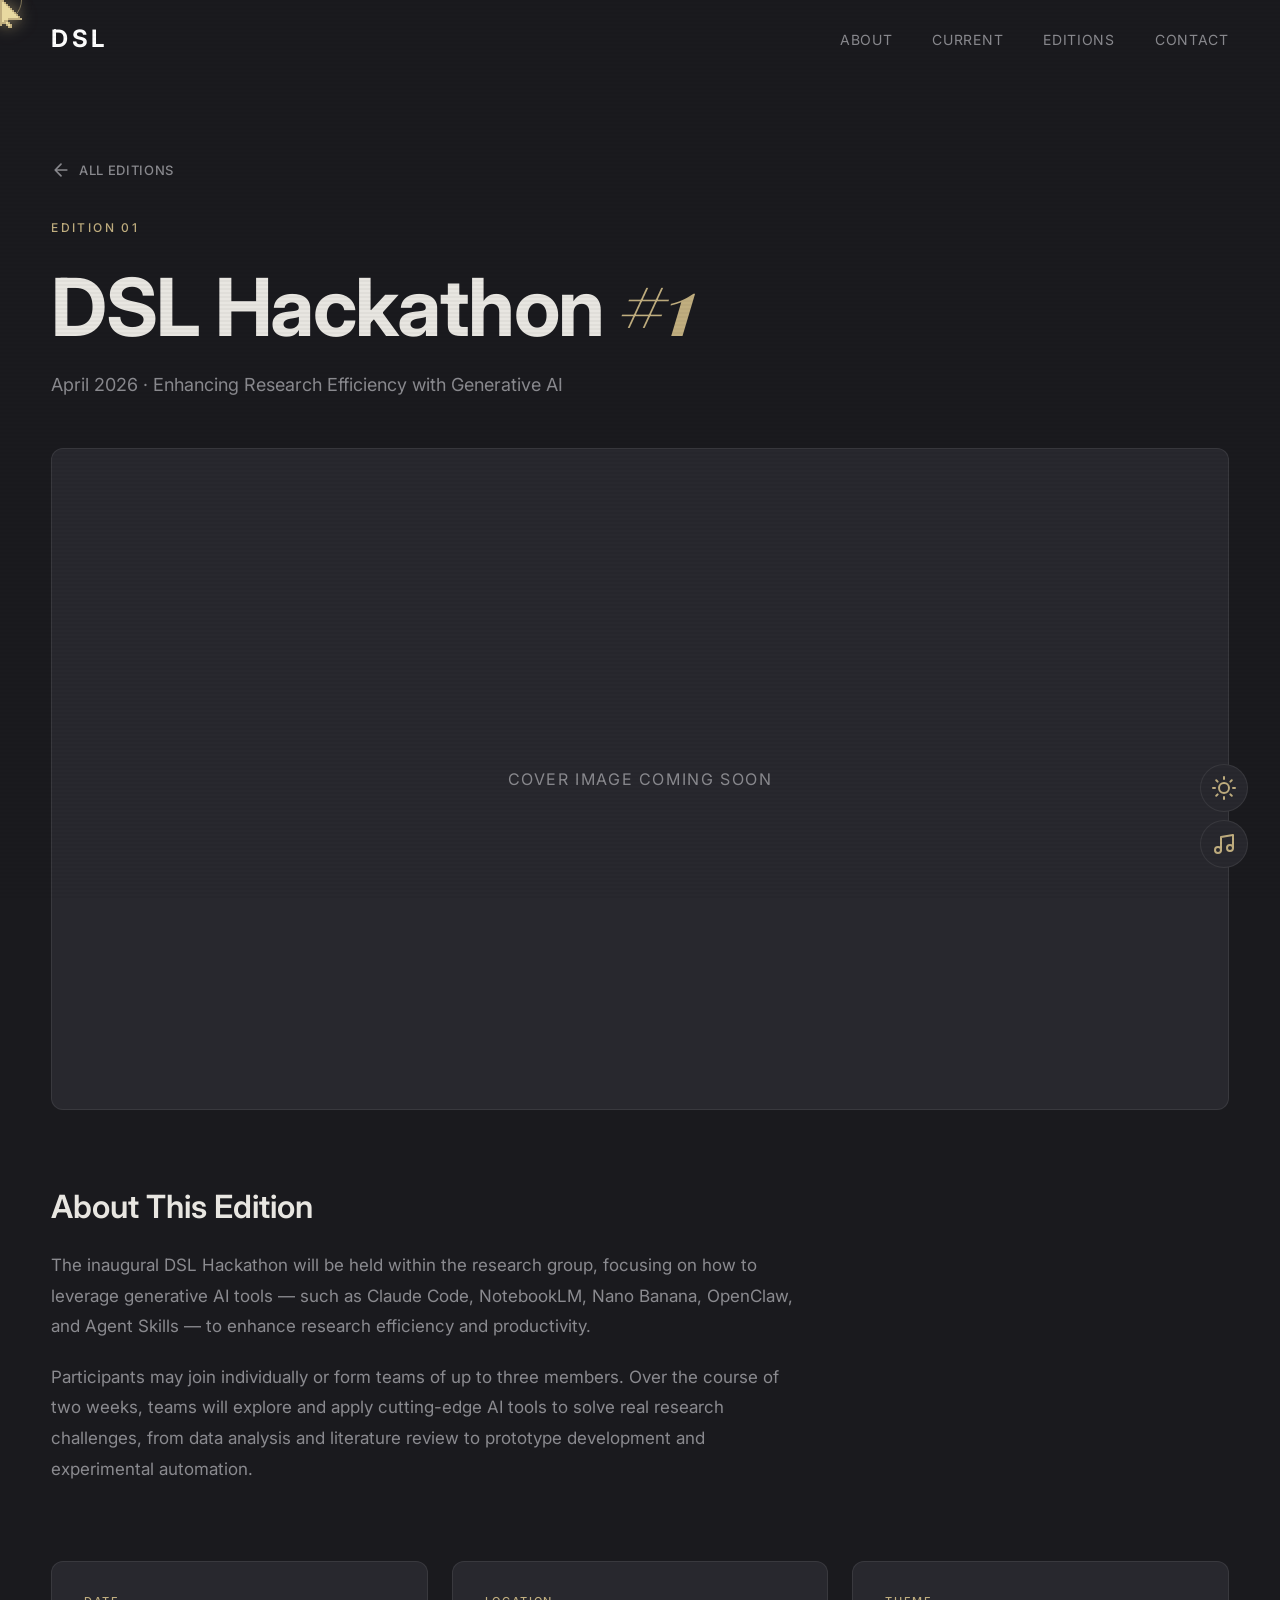
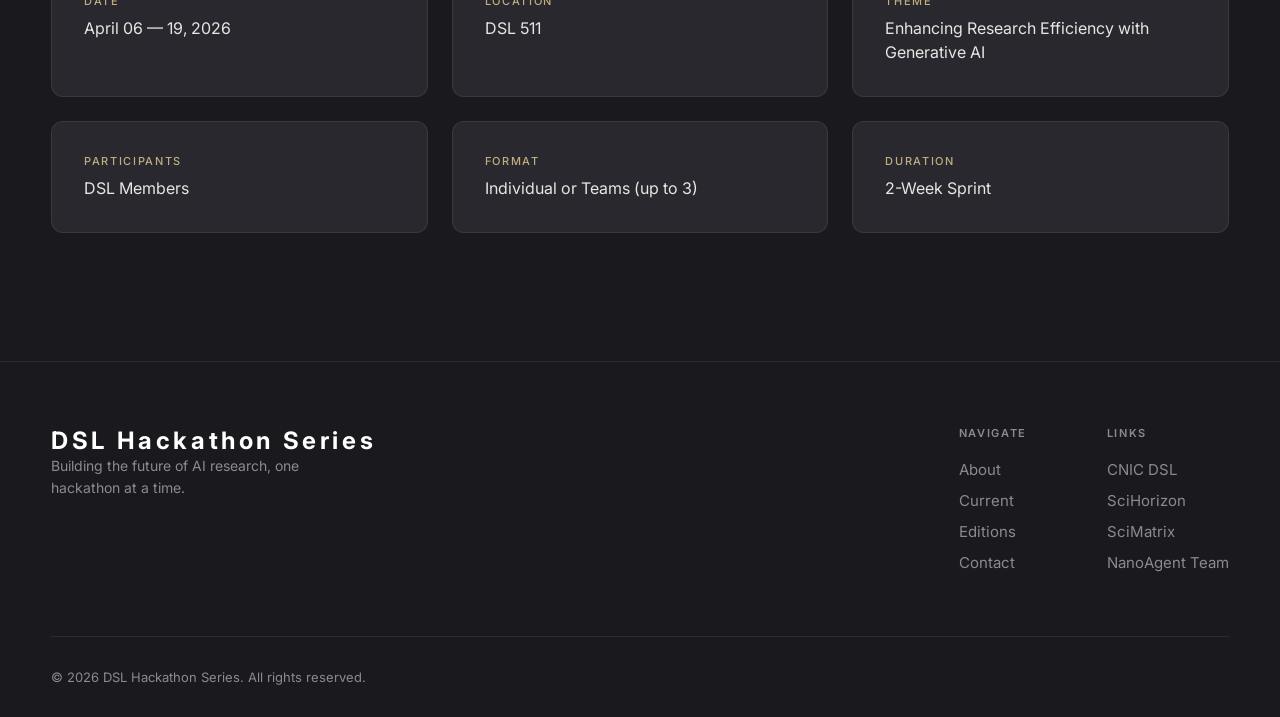
==== editions/1.html @ 63427cc4 "Add theme toggle functionality and update styles for light/dark themes" ====
<!DOCTYPE html>
<html lang="en" data-theme="dark">
<head>
  <meta charset="UTF-8">
  <meta name="viewport" content="width=device-width, initial-scale=1.0">
  <title>DSL Hackathon #1 — Generative AI for Research</title>
  <link rel="stylesheet" href="../assets/css/style.css">
  <link rel="preconnect" href="https://fonts.googleapis.com">
  <link rel="preconnect" href="https://fonts.gstatic.com" crossorigin>
  <link href="https://fonts.googleapis.com/css2?family=Inter:wght@300;400;500;600;700&family=Playfair+Display:ital,wght@0,400;0,700;1,400&display=swap" rel="stylesheet">
</head>
<body>
  <!-- Pixel Arrow Cursor -->
  <div class="cursor-pixel" id="cursorPixel">
    <svg viewBox="0 0 12 18" fill="none" xmlns="http://www.w3.org/2000/svg" shape-rendering="crispEdges">
      <rect x="1" y="0" width="1" height="1" fill="#C0AE7F"/>
      <rect x="1" y="1" width="1" height="1" fill="#C0AE7F"/>
      <rect x="2" y="1" width="1" height="1" fill="#C0AE7F"/>
      <rect x="1" y="2" width="1" height="1" fill="#C0AE7F"/>
      <rect x="2" y="2" width="1" height="1" fill="#e8d9a0"/>
      <rect x="3" y="2" width="1" height="1" fill="#C0AE7F"/>
      <rect x="1" y="3" width="1" height="1" fill="#C0AE7F"/>
      <rect x="2" y="3" width="1" height="1" fill="#e8d9a0"/>
      <rect x="3" y="3" width="1" height="1" fill="#e8d9a0"/>
      <rect x="4" y="3" width="1" height="1" fill="#C0AE7F"/>
      <rect x="1" y="4" width="1" height="1" fill="#C0AE7F"/>
      <rect x="2" y="4" width="1" height="1" fill="#e8d9a0"/>
      <rect x="3" y="4" width="1" height="1" fill="#e8d9a0"/>
      <rect x="4" y="4" width="1" height="1" fill="#e8d9a0"/>
      <rect x="5" y="4" width="1" height="1" fill="#C0AE7F"/>
      <rect x="1" y="5" width="1" height="1" fill="#C0AE7F"/>
      <rect x="2" y="5" width="1" height="1" fill="#e8d9a0"/>
      <rect x="3" y="5" width="1" height="1" fill="#e8d9a0"/>
      <rect x="4" y="5" width="1" height="1" fill="#e8d9a0"/>
      <rect x="5" y="5" width="1" height="1" fill="#e8d9a0"/>
      <rect x="6" y="5" width="1" height="1" fill="#C0AE7F"/>
      <rect x="1" y="6" width="1" height="1" fill="#C0AE7F"/>
      <rect x="2" y="6" width="1" height="1" fill="#e8d9a0"/>
      <rect x="3" y="6" width="1" height="1" fill="#e8d9a0"/>
      <rect x="4" y="6" width="1" height="1" fill="#e8d9a0"/>
      <rect x="5" y="6" width="1" height="1" fill="#e8d9a0"/>
      <rect x="6" y="6" width="1" height="1" fill="#e8d9a0"/>
      <rect x="7" y="6" width="1" height="1" fill="#C0AE7F"/>
      <rect x="1" y="7" width="1" height="1" fill="#C0AE7F"/>
      <rect x="2" y="7" width="1" height="1" fill="#e8d9a0"/>
      <rect x="3" y="7" width="1" height="1" fill="#e8d9a0"/>
      <rect x="4" y="7" width="1" height="1" fill="#e8d9a0"/>
      <rect x="5" y="7" width="1" height="1" fill="#e8d9a0"/>
      <rect x="6" y="7" width="1" height="1" fill="#e8d9a0"/>
      <rect x="7" y="7" width="1" height="1" fill="#e8d9a0"/>
      <rect x="8" y="7" width="1" height="1" fill="#C0AE7F"/>
      <rect x="1" y="8" width="1" height="1" fill="#C0AE7F"/>
      <rect x="2" y="8" width="1" height="1" fill="#e8d9a0"/>
      <rect x="3" y="8" width="1" height="1" fill="#e8d9a0"/>
      <rect x="4" y="8" width="1" height="1" fill="#e8d9a0"/>
      <rect x="5" y="8" width="1" height="1" fill="#e8d9a0"/>
      <rect x="6" y="8" width="1" height="1" fill="#e8d9a0"/>
      <rect x="7" y="8" width="1" height="1" fill="#e8d9a0"/>
      <rect x="8" y="8" width="1" height="1" fill="#e8d9a0"/>
      <rect x="9" y="8" width="1" height="1" fill="#C0AE7F"/>
      <rect x="1" y="9" width="1" height="1" fill="#C0AE7F"/>
      <rect x="2" y="9" width="1" height="1" fill="#e8d9a0"/>
      <rect x="3" y="9" width="1" height="1" fill="#e8d9a0"/>
      <rect x="4" y="9" width="1" height="1" fill="#e8d9a0"/>
      <rect x="5" y="9" width="1" height="1" fill="#e8d9a0"/>
      <rect x="6" y="9" width="1" height="1" fill="#e8d9a0"/>
      <rect x="7" y="9" width="1" height="1" fill="#e8d9a0"/>
      <rect x="8" y="9" width="1" height="1" fill="#e8d9a0"/>
      <rect x="9" y="9" width="1" height="1" fill="#e8d9a0"/>
      <rect x="10" y="9" width="1" height="1" fill="#C0AE7F"/>
      <rect x="1" y="10" width="1" height="1" fill="#C0AE7F"/>
      <rect x="2" y="10" width="1" height="1" fill="#e8d9a0"/>
      <rect x="3" y="10" width="1" height="1" fill="#e8d9a0"/>
      <rect x="4" y="10" width="1" height="1" fill="#e8d9a0"/>
      <rect x="5" y="10" width="1" height="1" fill="#C0AE7F"/>
      <rect x="6" y="10" width="1" height="1" fill="#C0AE7F"/>
      <rect x="7" y="10" width="1" height="1" fill="#C0AE7F"/>
      <rect x="8" y="10" width="1" height="1" fill="#C0AE7F"/>
      <rect x="9" y="10" width="1" height="1" fill="#C0AE7F"/>
      <rect x="10" y="10" width="1" height="1" fill="#C0AE7F"/>
      <rect x="11" y="10" width="1" height="1" fill="#C0AE7F"/>
      <rect x="1" y="11" width="1" height="1" fill="#C0AE7F"/>
      <rect x="2" y="11" width="1" height="1" fill="#e8d9a0"/>
      <rect x="3" y="11" width="1" height="1" fill="#C0AE7F"/>
      <rect x="4" y="11" width="1" height="1" fill="#C0AE7F"/>
      <rect x="1" y="12" width="1" height="1" fill="#C0AE7F"/>
      <rect x="2" y="12" width="1" height="1" fill="#C0AE7F"/>
      <rect x="3" y="12" width="1" height="1" fill="#C0AE7F"/>
      <rect x="4" y="12" width="1" height="1" fill="#e8d9a0"/>
      <rect x="5" y="12" width="1" height="1" fill="#C0AE7F"/>
      <rect x="1" y="13" width="1" height="1" fill="#C0AE7F"/>
      <rect x="4" y="13" width="1" height="1" fill="#C0AE7F"/>
      <rect x="5" y="13" width="1" height="1" fill="#e8d9a0"/>
      <rect x="6" y="13" width="1" height="1" fill="#C0AE7F"/>
      <rect x="5" y="14" width="1" height="1" fill="#C0AE7F"/>
      <rect x="6" y="14" width="1" height="1" fill="#C0AE7F"/>
    </svg>
  </div>

  <!-- Cursor Ring + Trail -->
  <div class="cursor-follower" id="cursorFollower"></div>
  <div id="cursorTrailContainer"></div>

  <!-- Header -->
  <header class="header" id="header">
    <nav class="nav">
      <a href="../index.html" class="nav__logo">
        <span class="nav__logo-text">DSL</span>
      </a>
      <ul class="nav__links">
        <li><a href="../index.html#about" class="nav__link">About</a></li>
        <li><a href="../index.html#current" class="nav__link">Current</a></li>
        <li><a href="../index.html#editions" class="nav__link">Editions</a></li>
        <li><a href="../index.html#contact" class="nav__link">Contact</a></li>
      </ul>
      <button class="nav__menu-btn" id="menuBtn">
        <span></span>
        <span></span>
      </button>
    </nav>
  </header>

  <!-- Mobile Menu -->
  <div class="mobile-menu" id="mobileMenu">
    <ul class="mobile-menu__links">
      <li><a href="../index.html#about" class="mobile-menu__link">About</a></li>
      <li><a href="../index.html#current" class="mobile-menu__link">Current</a></li>
      <li><a href="../index.html#editions" class="mobile-menu__link">Editions</a></li>
      <li><a href="../index.html#contact" class="mobile-menu__link">Contact</a></li>
    </ul>
  </div>

  <!-- Edition Detail -->
  <main class="edition-detail">
    <!-- Hero Banner -->
    <section class="edition-detail__hero">
      <div class="container">
        <a href="../index.html#editions" class="edition-detail__back reveal-up">
          <svg width="20" height="20" viewBox="0 0 24 24" fill="none">
            <path d="M19 12H5M5 12L12 19M5 12L12 5" stroke="currentColor" stroke-width="2" stroke-linecap="round" stroke-linejoin="round"/>
          </svg>
          <span>All Editions</span>
        </a>
        <div class="edition-detail__label reveal-up" style="--delay: 0.1s">Edition 01</div>
        <h1 class="edition-detail__title reveal-up" style="--delay: 0.2s">
          DSL Hackathon <span class="text-gold">#1</span>
        </h1>
        <p class="edition-detail__subtitle reveal-up" style="--delay: 0.3s">
          April 2026 · Enhancing Research Efficiency with Generative AI
        </p>
      </div>
    </section>

    <!-- Cover Image -->
    <section class="edition-detail__cover">
      <div class="container">
        <div class="edition-detail__image-placeholder reveal-up" style="--delay: 0.4s">
          <span>Cover Image Coming Soon</span>
        </div>
      </div>
    </section>

    <!-- Introduction -->
    <section class="edition-detail__content">
      <div class="container">
        <div class="edition-detail__intro reveal-up" style="--delay: 0.1s">
          <h2 class="edition-detail__section-title">About This Edition</h2>
          <p>
            The inaugural DSL Hackathon will be held within the research group, focusing on how to leverage generative AI tools — such as Claude Code, NotebookLM, Nano Banana, OpenClaw, and Agent Skills — to enhance research efficiency and productivity.
          </p>
          <p>
            Participants may join individually or form teams of up to three members. Over the course of two weeks, teams will explore and apply cutting-edge AI tools to solve real research challenges, from data analysis and literature review to prototype development and experimental automation.
          </p>
        </div>

        <!-- Details Grid -->
        <div class="edition-detail__info-grid reveal-up" style="--delay: 0.2s">
          <div class="edition-detail__info-card">
            <span class="edition-detail__info-label">Date</span>
            <span class="edition-detail__info-value">April 06 — 19, 2026</span>
          </div>
          <div class="edition-detail__info-card">
            <span class="edition-detail__info-label">Location</span>
            <span class="edition-detail__info-value">DSL 511</span>
          </div>
          <div class="edition-detail__info-card">
            <span class="edition-detail__info-label">Theme</span>
            <span class="edition-detail__info-value">Enhancing Research Efficiency with Generative AI</span>
          </div>
          <div class="edition-detail__info-card">
            <span class="edition-detail__info-label">Participants</span>
            <span class="edition-detail__info-value">DSL Members</span>
          </div>
          <div class="edition-detail__info-card">
            <span class="edition-detail__info-label">Format</span>
            <span class="edition-detail__info-value">Individual or Teams (up to 3)</span>
          </div>
          <div class="edition-detail__info-card">
            <span class="edition-detail__info-label">Duration</span>
            <span class="edition-detail__info-value">2-Week Sprint</span>
          </div>
        </div>
      </div>
    </section>
  </main>

  <!-- Footer -->
  <footer class="footer">
    <div class="container">
      <div class="footer__top">
        <div class="footer__brand">
          <span class="nav__logo-text">DSL Hackathon Series</span>
          <p class="footer__tagline">Building the future of AI research, one hackathon at a time.</p>
        </div>
        <div class="footer__links">
          <div class="footer__col">
            <h4 class="footer__col-title">Navigate</h4>
            <a href="../index.html#about">About</a>
            <a href="../index.html#current">Current</a>
            <a href="../index.html#editions">Editions</a>
            <a href="../index.html#contact">Contact</a>
          </div>
          <div class="footer__col">
            <h4 class="footer__col-title">Links</h4>
            <a href="https://www.bigdatamining.cn/" target="_blank" rel="noopener">CNIC DSL</a>
            <a href="https://www.scihorizon.cn/" target="_blank" rel="noopener">SciHorizon</a>
            <a href="https://www.scimatrix.cn/" target="_blank" rel="noopener">SciMatrix</a>
            <a href="https://nanoagentteam.github.io/" target="_blank" rel="noopener">NanoAgent Team</a>
          </div>
        </div>
      </div>
      <div class="footer__bottom">
        <span>&copy; 2026 DSL Hackathon Series. All rights reserved.</span>
      </div>
    </div>
  </footer>

  <!-- Theme Toggle -->
  <button class="theme-toggle" id="themeToggle" aria-label="Toggle theme">
    <svg class="theme-icon-light" width="24" height="24" viewBox="0 0 24 24" fill="none">
      <circle cx="12" cy="12" r="5" stroke="currentColor" stroke-width="2"/>
      <path d="M12 1v2M12 21v2M4.22 4.22l1.42 1.42M18.36 18.36l1.42 1.42M1 12h2M21 12h2M4.22 19.78l1.42-1.42M18.36 5.64l1.42-1.42" stroke="currentColor" stroke-width="2" stroke-linecap="round"/>
    </svg>
    <svg class="theme-icon-dark" width="24" height="24" viewBox="0 0 24 24" fill="none">
      <path d="M21 12.79A9 9 0 1 1 11.21 3 7 7 0 0 0 21 12.79z" stroke="currentColor" stroke-width="2" stroke-linecap="round" stroke-linejoin="round"/>
    </svg>
  </button>

  <!-- Background Music -->
  <audio id="bgMusic" loop preload="auto">
    <source src="../assets/audio/fever.mp3" type="audio/mpeg">
  </audio>
  <button class="music-toggle" id="musicToggle" aria-label="Toggle music">
    <svg class="music-icon-on" width="24" height="24" viewBox="0 0 24 24" fill="none">
      <path d="M9 18V5l12-2v13" stroke="currentColor" stroke-width="2" stroke-linecap="round" stroke-linejoin="round"/>
      <circle cx="6" cy="18" r="3" stroke="currentColor" stroke-width="2"/>
      <circle cx="18" cy="16" r="3" stroke="currentColor" stroke-width="2"/>
    </svg>
    <svg class="music-icon-off" width="24" height="24" viewBox="0 0 24 24" fill="none" style="display:none">
      <path d="M9 18V5l12-2v13" stroke="currentColor" stroke-width="2" stroke-linecap="round" stroke-linejoin="round" opacity="0.3"/>
      <circle cx="6" cy="18" r="3" stroke="currentColor" stroke-width="2" opacity="0.3"/>
      <circle cx="18" cy="16" r="3" stroke="currentColor" stroke-width="2" opacity="0.3"/>
      <line x1="3" y1="3" x2="21" y2="21" stroke="currentColor" stroke-width="2" stroke-linecap="round"/>
    </svg>
  </button>

  <script src="../assets/js/main.js"></script>
</body>
</html>
---- assets/css/style.css ----
/* ========================================
   DSL Hackathon Series — EPIC-inspired Design
   Color palette: Dark charcoal #1a1a1e, Gold accent #C0AE7F
   ======================================== */

/* ---------- Reset & Base ---------- */
*, *::before, *::after {
  margin: 0;
  padding: 0;
  box-sizing: border-box;
}

:root {
  --bg: #1a1a1e;
  --bg-light: #232328;
  --bg-card: #28282e;
  --text: #e8e6e1;
  --text-muted: #8a8a8f;
  --gold: #C0AE7F;
  --gold-light: #d4c79e;
  --white: #ffffff;
  --border: rgba(255, 255, 255, 0.08);
  --font-sans: 'Inter', -apple-system, BlinkMacSystemFont, sans-serif;
  --font-serif: 'Playfair Display', Georgia, serif;
  --ease: cubic-bezier(0.16, 1, 0.3, 1);
  --ease-out: cubic-bezier(0.33, 1, 0.68, 1);
}

[data-theme="light"] {
  --bg: #f5f3ee;
  --bg-light: #ebe8e0;
  --bg-card: #ffffff;
  --text: #2a2a2e;
  --text-muted: #6a6a6f;
  --gold: #9a8a5a;
  --gold-light: #b5a472;
  --white: #1a1a1e;
  --border: rgba(0, 0, 0, 0.08);
}

html {
  scroll-behavior: smooth;
  font-size: 16px;
}

body {
  font-family: var(--font-sans);
  background: var(--bg);
  color: var(--text);
  overflow-x: hidden;
  transition: background 0.4s ease, color 0.4s ease;
  -webkit-font-smoothing: antialiased;
  -moz-osx-font-smoothing: grayscale;
}

a {
  text-decoration: none;
  color: inherit;
}

img {
  max-width: 100%;
  display: block;
}

em {
  font-family: var(--font-serif);
  font-style: italic;
  color: var(--gold);
}

.container {
  max-width: 1280px;
  margin: 0 auto;
  padding: 0 clamp(1.5rem, 4vw, 4rem);
}

/* ---------- Global Pixel Cursor ---------- */
body, body * {
  cursor: none !important;
}

/* ---------- Pixel Mouse Cursor ---------- */
.cursor-pixel {
  position: fixed;
  pointer-events: none;
  z-index: 10000;
  transform: translate(-2px, -2px);
  image-rendering: pixelated;
  transition: none;
}

.cursor-pixel svg {
  width: 24px;
  height: 36px;
  filter: drop-shadow(0 0 8px rgba(192, 174, 127, 0.7));
  transition: filter 0.2s ease, transform 0.2s ease;
}

.cursor-pixel.hover svg {
  filter: drop-shadow(0 0 12px rgba(192, 174, 127, 1)) drop-shadow(0 0 24px rgba(192, 174, 127, 0.4));
  transform: scale(1.15);
}

/* ---------- Cursor Trail / Glitch Ring ---------- */
.cursor-follower {
  position: fixed;
  width: 44px;
  height: 44px;
  border: 1.5px solid var(--gold);
  border-radius: 50%;
  pointer-events: none;
  z-index: 9998;
  transform: translate(-50%, -50%) scale(0);
  transition: width 0.3s var(--ease), height 0.3s var(--ease), border-color 0.3s ease, opacity 0.3s ease;
  opacity: 0;
  box-shadow: 0 0 15px rgba(192, 174, 127, 0.15), inset 0 0 15px rgba(192, 174, 127, 0.05);
}

.cursor-follower.active {
  transform: translate(-50%, -50%) scale(1);
  opacity: 0.6;
}

.cursor-follower.hover {
  width: 72px;
  height: 72px;
  border-color: var(--gold-light);
  opacity: 0.9;
  box-shadow: 0 0 30px rgba(192, 174, 127, 0.25), inset 0 0 20px rgba(192, 174, 127, 0.08);
}

/* ---------- Hacker Scanline Overlay ---------- */
body::after {
  content: '';
  position: fixed;
  inset: 0;
  z-index: 9990;
  pointer-events: none;
  background: repeating-linear-gradient(
    0deg,
    transparent,
    transparent 2px,
    rgba(0, 0, 0, 0.03) 2px,
    rgba(0, 0, 0, 0.03) 4px
  );
}

/* ---------- Cursor Glitch Trail Particles ---------- */
.cursor-trail-dot {
  position: fixed;
  width: 3px;
  height: 3px;
  background: var(--gold);
  pointer-events: none;
  z-index: 9997;
  opacity: 0;
  image-rendering: pixelated;
}

@media (pointer: coarse) {
  body, body * { cursor: auto !important; }
  .cursor-pixel,
  .cursor-follower,
  .cursor-trail-dot { display: none; }
  body::after { display: none; }
}

/* ---------- Header ---------- */
.header {
  position: fixed;
  top: 0;
  left: 0;
  right: 0;
  z-index: 100;
  padding: 1.5rem 0;
  transition: background 0.4s ease, padding 0.4s ease, backdrop-filter 0.4s ease;
}

.header.scrolled {
  background: color-mix(in srgb, var(--bg) 85%, transparent);
  backdrop-filter: blur(20px);
  -webkit-backdrop-filter: blur(20px);
  padding: 1rem 0;
  border-bottom: 1px solid var(--border);
}

.nav {
  max-width: 1280px;
  margin: 0 auto;
  padding: 0 clamp(1.5rem, 4vw, 4rem);
  display: flex;
  align-items: center;
  justify-content: space-between;
}

.nav__logo {
  display: flex;
  align-items: center;
  gap: 0.25rem;
  z-index: 101;
}

.nav__logo-text {
  font-size: 1.5rem;
  font-weight: 700;
  letter-spacing: 0.15em;
  color: var(--white);
}

.nav__logo-dot {
  width: 8px;
  height: 8px;
  background: var(--gold);
  border-radius: 50%;
  display: inline-block;
}

.nav__links {
  display: flex;
  list-style: none;
  gap: 2.5rem;
}

.nav__link {
  font-size: 0.875rem;
  font-weight: 400;
  letter-spacing: 0.05em;
  text-transform: uppercase;
  color: var(--text-muted);
  transition: color 0.3s ease;
  position: relative;
}

.nav__link::after {
  content: '';
  position: absolute;
  bottom: -4px;
  left: 0;
  width: 0;
  height: 1px;
  background: var(--gold);
  transition: width 0.4s var(--ease);
}

.nav__link:hover {
  color: var(--white);
}

.nav__link:hover::after {
  width: 100%;
}

.nav__menu-btn {
  display: none;
  flex-direction: column;
  gap: 6px;
  background: none;
  border: none;
  cursor: pointer;
  padding: 8px;
  z-index: 101;
}

.nav__menu-btn span {
  display: block;
  width: 28px;
  height: 2px;
  background: var(--white);
  transition: transform 0.3s ease, opacity 0.3s ease;
}

.nav__menu-btn.active span:first-child {
  transform: translateY(4px) rotate(45deg);
}

.nav__menu-btn.active span:last-child {
  transform: translateY(-4px) rotate(-45deg);
}

/* ---------- Mobile Menu ---------- */
.mobile-menu {
  position: fixed;
  inset: 0;
  background: var(--bg);
  z-index: 99;
  display: flex;
  align-items: center;
  justify-content: center;
  opacity: 0;
  pointer-events: none;
  transition: opacity 0.4s ease;
}

.mobile-menu.active {
  opacity: 1;
  pointer-events: all;
}

.mobile-menu__links {
  list-style: none;
  text-align: center;
  display: flex;
  flex-direction: column;
  gap: 2rem;
}

.mobile-menu__link {
  font-size: 2.5rem;
  font-weight: 300;
  letter-spacing: 0.05em;
  color: var(--text);
  transition: color 0.3s ease;
}

.mobile-menu__link:hover {
  color: var(--gold);
}

/* ---------- Hero Section ---------- */
.hero {
  position: relative;
  min-height: 100vh;
  display: flex;
  align-items: center;
  padding: 8rem 0 4rem;
  overflow: hidden;
}

.hero__bg {
  position: absolute;
  inset: 0;
  z-index: 0;
}

.hero__bg canvas {
  width: 100%;
  height: 100%;
}

.hero__content {
  position: relative;
  z-index: 1;
  max-width: 1280px;
  margin: 0 auto;
  padding: 0 clamp(1.5rem, 4vw, 4rem);
}

.hero__label {
  display: inline-block;
  font-size: 0.75rem;
  font-weight: 500;
  letter-spacing: 0.2em;
  text-transform: uppercase;
  color: var(--gold);
  margin-bottom: 2rem;
  padding: 0.5rem 1.25rem;
  border: 1px solid rgba(192, 174, 127, 0.3);
  border-radius: 100px;
}

.hero__title {
  display: flex;
  flex-direction: column;
  font-size: clamp(3.5rem, 10vw, 8rem);
  font-weight: 700;
  line-height: 1;
  letter-spacing: -0.03em;
  margin-bottom: 2rem;
}

.hero__title span {
  display: block;
}

.hero__title--outline {
  -webkit-text-stroke: 1.5px var(--text);
  color: transparent;
  font-family: var(--font-serif);
  font-weight: 400;
  font-style: italic;
}

.hero__subtitle {
  max-width: 480px;
  font-size: 1.125rem;
  line-height: 1.7;
  color: var(--text-muted);
  margin-bottom: 3rem;
}

.hero__cta {
  display: inline-flex;
  align-items: center;
  gap: 0.75rem;
  font-size: 0.875rem;
  font-weight: 500;
  letter-spacing: 0.05em;
  text-transform: uppercase;
  color: var(--gold);
  transition: gap 0.3s var(--ease);
}

.hero__cta:hover {
  gap: 1.25rem;
}

.hero__cta svg {
  transition: transform 0.3s var(--ease);
}

.hero__cta:hover svg {
  transform: translate(4px, -4px);
}

.hero__scroll-indicator {
  position: absolute;
  bottom: 2rem;
  left: 50%;
  transform: translateX(-50%);
  display: flex;
  flex-direction: column;
  align-items: center;
  gap: 0.75rem;
  z-index: 1;
}

.hero__scroll-indicator span {
  font-size: 0.625rem;
  letter-spacing: 0.2em;
  text-transform: uppercase;
  color: var(--text-muted);
}

.hero__scroll-line {
  width: 1px;
  height: 48px;
  background: linear-gradient(to bottom, var(--gold), transparent);
  animation: scrollPulse 2s ease-in-out infinite;
}

@keyframes scrollPulse {
  0%, 100% { opacity: 0.3; transform: scaleY(0.5); }
  50% { opacity: 1; transform: scaleY(1); }
}

/* ---------- Sections ---------- */
.section {
  padding: clamp(5rem, 12vw, 10rem) 0;
}

.section__header {
  margin-bottom: clamp(3rem, 6vw, 5rem);
}

.section__label {
  display: inline-block;
  font-size: 0.75rem;
  font-weight: 500;
  letter-spacing: 0.2em;
  text-transform: uppercase;
  color: var(--gold);
  margin-bottom: 1.5rem;
}

.section__title {
  font-size: clamp(1.75rem, 4vw, 2.75rem);
  font-weight: 300;
  line-height: 1.4;
  max-width: 700px;
}

.section__desc {
  font-size: 1.0625rem;
  line-height: 1.8;
  color: var(--text-muted);
  max-width: 640px;
  margin-top: 1.25rem;
}

/* ---------- About ---------- */
.about__grid {
  display: grid;
  grid-template-columns: repeat(2, 1fr);
  gap: 2rem;
}

.about__card {
  padding: 2.5rem;
  background: var(--bg-card);
  border: 1px solid var(--border);
  border-radius: 12px;
  transition: transform 0.5s var(--ease), border-color 0.5s ease;
}

.about__card:hover {
  transform: translateY(-8px);
  border-color: rgba(192, 174, 127, 0.2);
}

.about__card-number {
  font-size: 0.75rem;
  font-weight: 600;
  color: var(--gold);
  margin-bottom: 1.5rem;
  letter-spacing: 0.1em;
}

.about__card-title {
  font-size: 1.375rem;
  font-weight: 600;
  margin-bottom: 1rem;
}

.about__card-text {
  font-size: 0.9375rem;
  line-height: 1.7;
  color: var(--text-muted);
}

/* ---------- Current Edition ---------- */
.current__layout {
  display: grid;
  grid-template-columns: 1fr 1fr;
  gap: clamp(3rem, 6vw, 6rem);
  align-items: center;
}

.current__title {
  font-size: clamp(2rem, 4.5vw, 3.25rem);
  font-weight: 700;
  line-height: 1.15;
  margin-bottom: 1.5rem;
}

.text-gold {
  color: var(--gold);
  font-family: var(--font-serif);
  font-style: italic;
}

.current__desc {
  font-size: 1rem;
  line-height: 1.8;
  color: var(--text-muted);
  margin-bottom: 2.5rem;
}

.current__details {
  display: grid;
  grid-template-columns: 1fr 1fr;
  gap: 1.5rem;
  margin-bottom: 2.5rem;
  padding: 2rem;
  background: var(--bg-card);
  border: 1px solid var(--border);
  border-radius: 12px;
}

.current__detail-label {
  display: block;
  font-size: 0.6875rem;
  font-weight: 500;
  letter-spacing: 0.15em;
  text-transform: uppercase;
  color: var(--gold);
  margin-bottom: 0.375rem;
}

.current__detail-value {
  font-size: 0.9375rem;
  font-weight: 400;
  color: var(--text);
}

/* Current Visual */
.current__visual-inner {
  position: relative;
  aspect-ratio: 1;
  max-width: 480px;
  margin-left: auto;
}

.current__visual-grid {
  display: grid;
  grid-template-columns: repeat(3, 1fr);
  gap: 8px;
  width: 100%;
  height: 100%;
}

.current__visual-cell {
  background: var(--bg-card);
  border: 1px solid var(--border);
  border-radius: 8px;
  animation: cellPulse 4s ease-in-out infinite;
  animation-delay: calc(var(--i) * 0.3s);
}

@keyframes cellPulse {
  0%, 100% { background: var(--bg-card); }
  50% { background: rgba(192, 174, 127, 0.08); border-color: rgba(192, 174, 127, 0.15); }
}

.current__visual-overlay {
  position: absolute;
  inset: 0;
  display: flex;
  align-items: center;
  justify-content: center;
}

.current__visual-year {
  font-size: clamp(5rem, 12vw, 8rem);
  font-weight: 700;
  font-family: var(--font-serif);
  font-style: italic;
  color: transparent;
  -webkit-text-stroke: 1px rgba(192, 174, 127, 0.25);
}

/* ---------- Button ---------- */
.btn {
  display: inline-flex;
  align-items: center;
  gap: 0.75rem;
  padding: 1rem 2rem;
  font-size: 0.875rem;
  font-weight: 500;
  letter-spacing: 0.05em;
  text-transform: uppercase;
  border-radius: 100px;
  transition: all 0.4s var(--ease);
  border: 1px solid var(--gold);
  color: var(--gold);
  background: transparent;
  cursor: pointer;
  font-family: var(--font-sans);
}

.btn:hover {
  background: var(--gold);
  color: var(--bg);
}

.btn:hover svg {
  transform: translateX(4px);
}

.btn svg {
  transition: transform 0.3s var(--ease);
}

.btn--primary {
  background: var(--gold);
  color: var(--bg);
}

.btn--primary:hover {
  background: var(--gold-light);
}

.btn--outline {
  border-color: var(--border);
  color: var(--text);
}

.btn--outline:hover {
  border-color: var(--text);
  background: transparent;
  color: var(--white);
}

/* ---------- Marquee ---------- */
.marquee {
  padding: 2rem 0;
  border-top: 1px solid var(--border);
  border-bottom: 1px solid var(--border);
  overflow: hidden;
}

.marquee__track {
  display: flex;
  width: max-content;
  animation: marquee 30s linear infinite;
}

.marquee__content {
  display: flex;
  align-items: center;
  gap: 3rem;
  padding-right: 3rem;
  font-size: 1rem;
  font-weight: 300;
  letter-spacing: 0.1em;
  text-transform: uppercase;
  color: var(--text-muted);
  white-space: nowrap;
}

.marquee__dot {
  width: 6px;
  height: 6px;
  background: var(--gold);
  border-radius: 50%;
  flex-shrink: 0;
}

@keyframes marquee {
  0% { transform: translateX(0); }
  100% { transform: translateX(-50%); }
}

/* ---------- Past Editions ---------- */
.editions__list {
  display: flex;
  flex-direction: column;
}

.edition-card {
  display: flex;
  align-items: center;
  justify-content: space-between;
  padding: 2rem 0;
  border-bottom: 1px solid var(--border);
  transition: all 0.4s var(--ease);
  cursor: pointer;
}

.edition-card:first-child {
  border-top: 1px solid var(--border);
}

.edition-card:hover {
  padding-left: 1.5rem;
}

.edition-card:hover .edition-card__title {
  color: var(--gold);
}

.edition-card:hover .edition-card__arrow {
  background: var(--gold);
  color: var(--bg);
  transform: rotate(0deg);
}

.edition-card__left {
  display: flex;
  align-items: center;
  gap: 2rem;
}

.edition-card__number {
  font-size: 0.75rem;
  font-weight: 500;
  color: var(--text-muted);
  letter-spacing: 0.1em;
  min-width: 2rem;
}

.edition-card__title {
  font-size: clamp(1.125rem, 2.5vw, 1.5rem);
  font-weight: 500;
  transition: color 0.3s ease;
}

.edition-card__theme {
  font-size: 0.8125rem;
  color: var(--text-muted);
  padding: 0.25rem 0.75rem;
  border: 1px solid var(--border);
  border-radius: 100px;
  margin-left: 1rem;
}

.edition-card__right {
  display: flex;
  align-items: center;
  gap: 2rem;
}

.edition-card__date {
  font-size: 0.875rem;
  color: var(--text-muted);
}

.edition-card__arrow {
  width: 44px;
  height: 44px;
  display: flex;
  align-items: center;
  justify-content: center;
  border: 1px solid var(--border);
  border-radius: 50%;
  color: var(--text-muted);
  transform: rotate(-45deg);
  transition: all 0.4s var(--ease);
}

/* ---------- Stats ---------- */
.stats {
  border-top: 1px solid var(--border);
}

.stats__grid {
  display: grid;
  grid-template-columns: repeat(4, 1fr);
  gap: 2rem;
  text-align: center;
}

.stats__item {
  padding: 2rem;
}

.stats__number {
  font-size: clamp(2.5rem, 6vw, 4rem);
  font-weight: 700;
  font-family: var(--font-serif);
  color: var(--gold);
  display: inline;
}

.stats__suffix {
  font-size: clamp(1.5rem, 3vw, 2rem);
  font-weight: 300;
  color: var(--gold);
}

.stats__label {
  display: block;
  font-size: 0.8125rem;
  letter-spacing: 0.1em;
  text-transform: uppercase;
  color: var(--text-muted);
  margin-top: 0.75rem;
}

/* ---------- CTA ---------- */
.cta__inner {
  text-align: center;
  padding: clamp(4rem, 8vw, 6rem);
  background: var(--bg-card);
  border: 1px solid var(--border);
  border-radius: 20px;
  position: relative;
  overflow: hidden;
}

.cta__inner::before {
  content: '';
  position: absolute;
  top: -50%;
  left: -50%;
  width: 200%;
  height: 200%;
  background: radial-gradient(circle at center, rgba(192, 174, 127, 0.04), transparent 60%);
  pointer-events: none;
}

.cta__title {
  font-size: clamp(2rem, 5vw, 3.5rem);
  font-weight: 300;
  line-height: 1.2;
  margin-bottom: 1.5rem;
  position: relative;
}

.cta__text {
  font-size: 1.0625rem;
  line-height: 1.7;
  color: var(--text-muted);
  max-width: 480px;
  margin: 0 auto 2.5rem;
  position: relative;
}

.cta__actions {
  display: flex;
  gap: 1rem;
  justify-content: center;
  position: relative;
}

/* ---------- Footer ---------- */
.footer {
  padding: 4rem 0 2rem;
  border-top: 1px solid var(--border);
}

.footer__top {
  display: flex;
  justify-content: space-between;
  margin-bottom: 4rem;
}

.footer__logo {
  display: flex;
  align-items: center;
  gap: 0.25rem;
  margin-bottom: 1rem;
}

.footer__tagline {
  font-size: 0.875rem;
  color: var(--text-muted);
  max-width: 280px;
  line-height: 1.6;
}

.footer__links {
  display: flex;
  gap: 5rem;
}

.footer__col {
  display: flex;
  flex-direction: column;
  gap: 0.75rem;
}

.footer__col-title {
  font-size: 0.6875rem;
  font-weight: 600;
  letter-spacing: 0.15em;
  text-transform: uppercase;
  color: var(--text-muted);
  margin-bottom: 0.5rem;
}

.footer__col a {
  font-size: 0.9375rem;
  color: var(--text-muted);
  transition: color 0.3s ease;
}

.footer__col a:hover {
  color: var(--white);
}

.footer__bottom {
  display: flex;
  justify-content: space-between;
  padding-top: 2rem;
  border-top: 1px solid var(--border);
  font-size: 0.8125rem;
  color: var(--text-muted);
}

/* ---------- Reveal Animation ---------- */
.reveal-up {
  opacity: 0;
  transform: translateY(40px);
  transition: opacity 0.8s var(--ease), transform 0.8s var(--ease);
  transition-delay: var(--delay, 0s);
}

.reveal-up.visible {
  opacity: 1;
  transform: translateY(0);
}

/* ---------- Responsive ---------- */
@media (max-width: 1024px) {
  .about__grid {
    grid-template-columns: 1fr;
  }

  .current__layout {
    grid-template-columns: 1fr;
  }

  .current__visual-inner {
    max-width: 360px;
    margin: 0 auto;
  }

  .stats__grid {
    grid-template-columns: repeat(2, 1fr);
  }
}

@media (max-width: 768px) {
  .nav__links {
    display: none;
  }

  .nav__menu-btn {
    display: flex;
  }

  .current__details {
    grid-template-columns: 1fr;
  }

  .edition-card__left {
    flex-wrap: wrap;
    gap: 0.75rem;
  }

  .edition-card__theme {
    margin-left: 0;
  }

  .edition-card__right {
    gap: 1rem;
  }

  .edition-card__date {
    display: none;
  }

  .footer__top {
    flex-direction: column;
    gap: 3rem;
  }

  .footer__links {
    gap: 3rem;
  }

  .footer__bottom {
    flex-direction: column;
    gap: 0.5rem;
  }

  .cta__actions {
    flex-direction: column;
    align-items: center;
  }

  .stats__grid {
    grid-template-columns: 1fr 1fr;
  }
}

@media (max-width: 480px) {
  .hero__title {
    font-size: clamp(2.5rem, 12vw, 4rem);
  }

  .stats__grid {
    grid-template-columns: 1fr;
  }
}

/* ---------- Music Toggle ---------- */
.music-toggle {
  position: fixed;
  bottom: 2rem;
  right: 2rem;
  z-index: 200;
  width: 48px;
  height: 48px;
  display: flex;
  align-items: center;
  justify-content: center;
  background: var(--bg-card);
  border: 1px solid var(--border);
  border-radius: 50%;
  color: var(--gold);
  cursor: pointer;
  transition: all 0.3s ease;
}

.music-toggle:hover {
  border-color: var(--gold);
  box-shadow: 0 0 20px rgba(192, 174, 127, 0.2);
}

/* ---------- Theme Toggle ---------- */
.theme-toggle {
  position: fixed;
  bottom: 5.5rem;
  right: 2rem;
  z-index: 200;
  width: 48px;
  height: 48px;
  display: flex;
  align-items: center;
  justify-content: center;
  background: var(--bg-card);
  border: 1px solid var(--border);
  border-radius: 50%;
  color: var(--gold);
  cursor: pointer;
  transition: all 0.3s ease;
}

.theme-toggle:hover {
  border-color: var(--gold);
  box-shadow: 0 0 20px rgba(192, 174, 127, 0.2);
}

.theme-icon-light,
.theme-icon-dark {
  display: none;
}

[data-theme="dark"] .theme-icon-light,
:root:not([data-theme]) .theme-icon-light {
  display: block;
}

[data-theme="light"] .theme-icon-dark {
  display: block;
}

[data-theme="light"] .theme-icon-light {
  display: none;
}

/* ---------- Edition Detail Page ---------- */
.edition-detail__hero {
  padding: 10rem 0 3rem;
}

.edition-detail__back {
  display: inline-flex;
  align-items: center;
  gap: 0.5rem;
  font-size: 0.8125rem;
  font-weight: 500;
  letter-spacing: 0.05em;
  text-transform: uppercase;
  color: var(--text-muted);
  margin-bottom: 2.5rem;
  transition: color 0.3s ease, gap 0.3s var(--ease);
}

.edition-detail__back:hover {
  color: var(--gold);
  gap: 0.75rem;
}

.edition-detail__label {
  font-size: 0.75rem;
  font-weight: 500;
  letter-spacing: 0.2em;
  text-transform: uppercase;
  color: var(--gold);
  margin-bottom: 1.5rem;
}

.edition-detail__title {
  font-size: clamp(2.5rem, 8vw, 5rem);
  font-weight: 700;
  line-height: 1.1;
  letter-spacing: -0.02em;
  margin-bottom: 1.25rem;
}

.edition-detail__subtitle {
  font-size: 1.125rem;
  color: var(--text-muted);
  line-height: 1.6;
}

.edition-detail__cover {
  padding: 0 0 clamp(3rem, 6vw, 5rem);
}

.edition-detail__image-placeholder {
  width: 100%;
  aspect-ratio: 16 / 9;
  background: var(--bg-card);
  border: 1px solid var(--border);
  border-radius: 12px;
  display: flex;
  align-items: center;
  justify-content: center;
  overflow: hidden;
}

.edition-detail__image-placeholder span {
  font-size: 1rem;
  letter-spacing: 0.1em;
  text-transform: uppercase;
  color: var(--text-muted);
}

.edition-detail__image-placeholder img {
  width: 100%;
  height: 100%;
  object-fit: cover;
}

.edition-detail__content {
  padding: 0 0 clamp(5rem, 10vw, 8rem);
}

.edition-detail__intro {
  max-width: 760px;
  margin-bottom: clamp(3rem, 6vw, 5rem);
}

.edition-detail__section-title {
  font-size: clamp(1.5rem, 3vw, 2rem);
  font-weight: 600;
  margin-bottom: 1.5rem;
}

.edition-detail__intro p {
  font-size: 1.0625rem;
  line-height: 1.8;
  color: var(--text-muted);
  margin-bottom: 1.25rem;
}

.edition-detail__intro p:last-child {
  margin-bottom: 0;
}

.edition-detail__info-grid {
  display: grid;
  grid-template-columns: repeat(3, 1fr);
  gap: 1.5rem;
}

.edition-detail__info-card {
  padding: 2rem;
  background: var(--bg-card);
  border: 1px solid var(--border);
  border-radius: 12px;
  transition: border-color 0.4s ease;
}

.edition-detail__info-card:hover {
  border-color: rgba(192, 174, 127, 0.2);
}

.edition-detail__info-label {
  display: block;
  font-size: 0.6875rem;
  font-weight: 500;
  letter-spacing: 0.15em;
  text-transform: uppercase;
  color: var(--gold);
  margin-bottom: 0.5rem;
}

.edition-detail__info-value {
  font-size: 1rem;
  font-weight: 400;
  color: var(--text);
  line-height: 1.5;
}

@media (max-width: 768px) {
  .edition-detail__info-grid {
    grid-template-columns: 1fr 1fr;
  }
}

@media (max-width: 480px) {
  .edition-detail__info-grid {
    grid-template-columns: 1fr;
  }
}
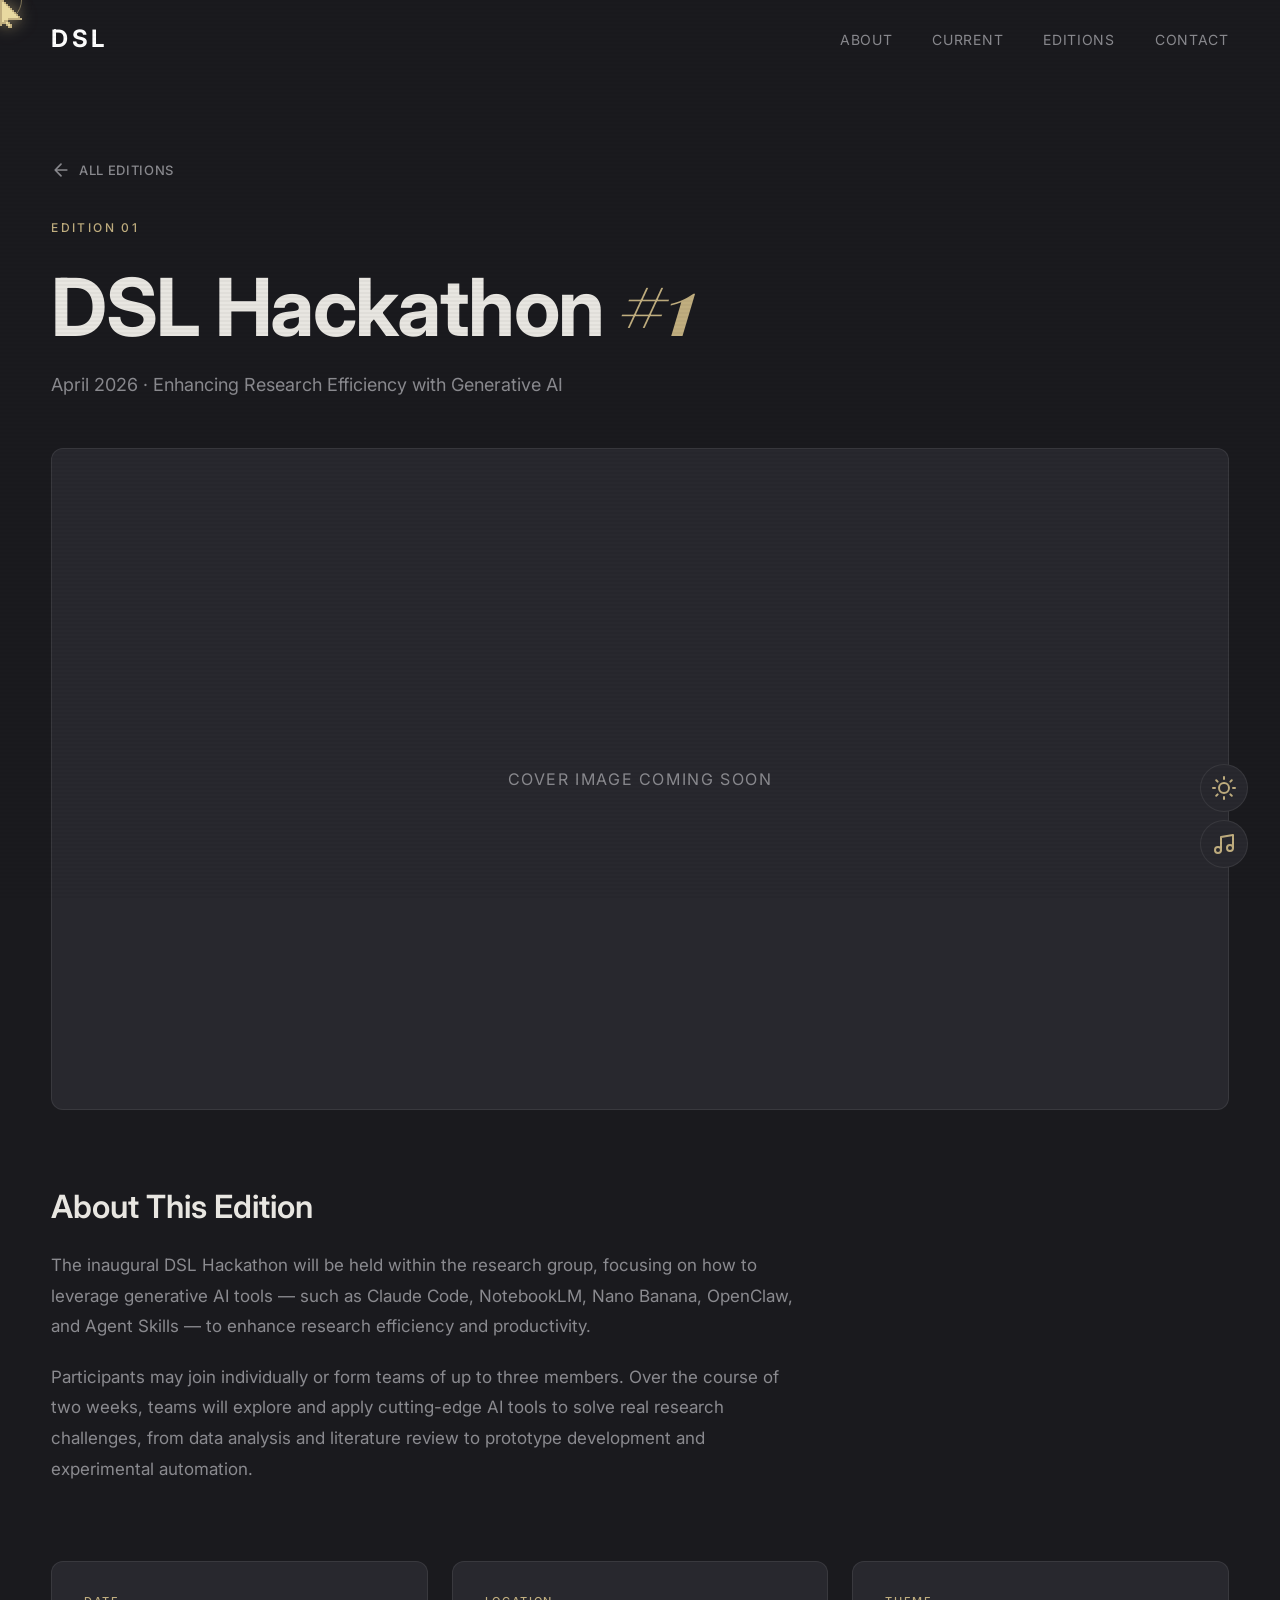
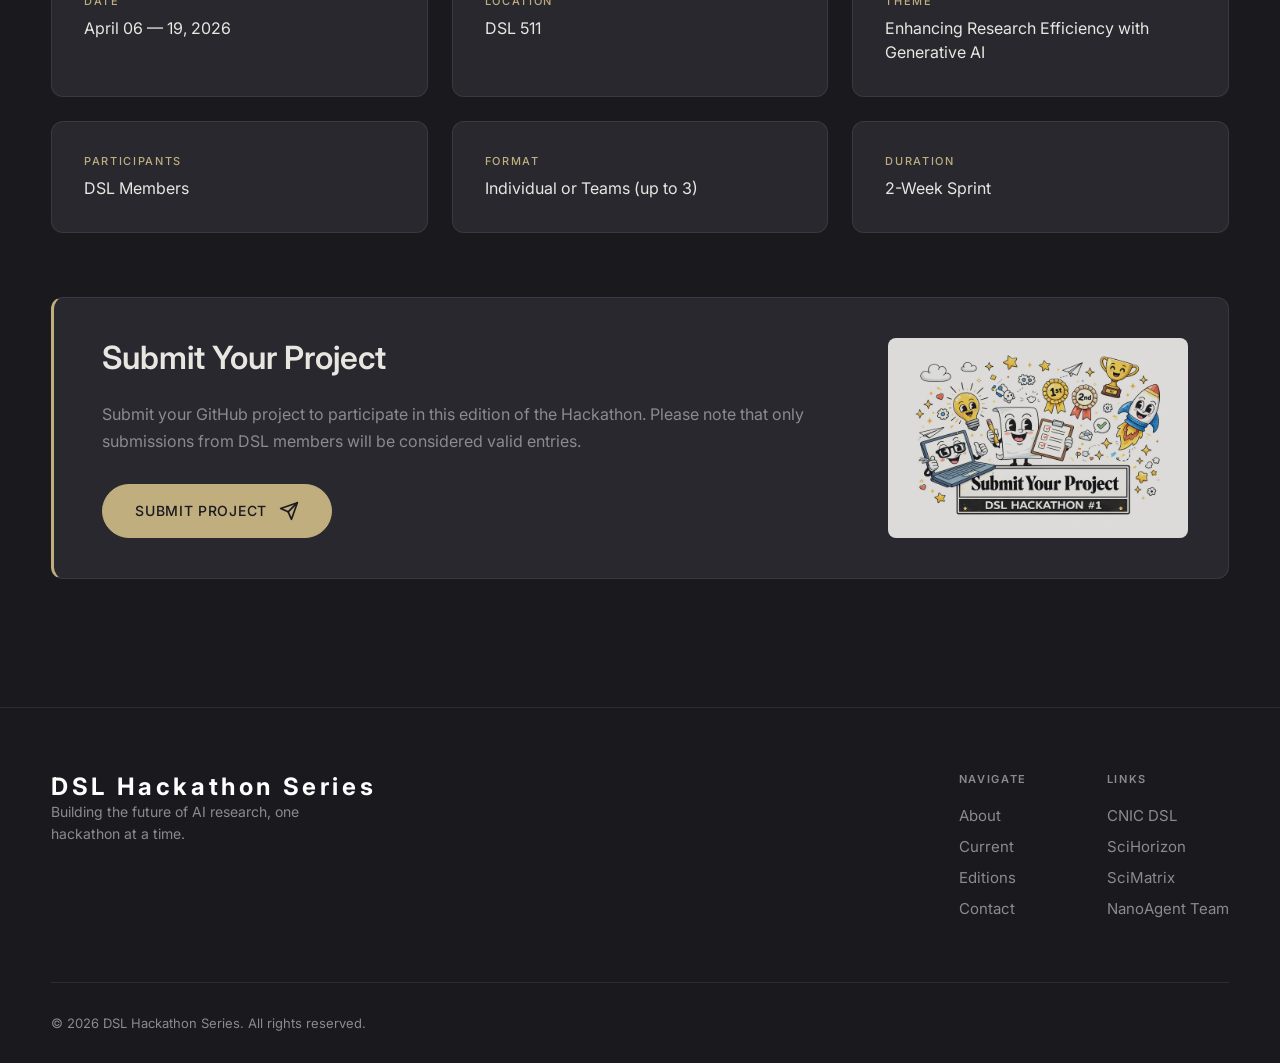
==== commit 03a2fd77: "Add GitHub Actions workflow for project submission processing and update submission UI" ====
--- a/editions/1.html
+++ b/editions/1.html
@@ -200,9 +200,72 @@
             <span class="edition-detail__info-value">2-Week Sprint</span>
           </div>
         </div>
+
+        <!-- Submit Project -->
+        <div class="edition-detail__submit reveal-up" style="--delay: 0.3s">
+          <div class="edition-detail__submit-content">
+            <h2 class="edition-detail__section-title">Submit Your Project</h2>
+            <p class="edition-detail__submit-desc">
+              Submit your GitHub project to participate in this edition of the Hackathon. Please note that only submissions from DSL members will be considered valid entries.
+            </p>
+            <button class="btn btn--primary" id="submitProjectBtn">
+              <span>Submit Project</span>
+              <svg width="20" height="20" viewBox="0 0 24 24" fill="none">
+                <path d="M22 2L11 13" stroke="currentColor" stroke-width="2" stroke-linecap="round" stroke-linejoin="round"/>
+                <path d="M22 2L15 22L11 13L2 9L22 2Z" stroke="currentColor" stroke-width="2" stroke-linecap="round" stroke-linejoin="round"/>
+              </svg>
+            </button>
+          </div>
+          <div class="edition-detail__submit-visual">
+            <img src="../assets/img/edition1-img2.png" alt="Hackathon #1" class="edition-detail__submit-img">
+          </div>
+        </div>
       </div>
     </section>
   </main>
+
+  <!-- Submit Project Modal -->
+  <div class="modal-overlay" id="submitModal">
+    <div class="modal">
+      <div class="modal__header">
+        <h3 class="modal__title">Submit Project</h3>
+        <button class="modal__close" id="modalClose" aria-label="Close modal">
+          <svg width="24" height="24" viewBox="0 0 24 24" fill="none">
+            <path d="M18 6L6 18M6 6l12 12" stroke="currentColor" stroke-width="2" stroke-linecap="round" stroke-linejoin="round"/>
+          </svg>
+        </button>
+      </div>
+      <form id="submitForm" novalidate>
+        <div class="modal__body">
+          <div class="form-group">
+            <label class="form-label" for="githubUrl">GitHub Project URL <span class="form-required">*</span></label>
+            <input class="form-input" type="url" id="githubUrl" placeholder="https://github.com/username/repo" required>
+            <span class="form-error" id="githubUrlError">Please enter a valid GitHub URL</span>
+          </div>
+          <div class="form-group">
+            <label class="form-label" for="projectLead">Project Lead <span class="form-required">*</span></label>
+            <input class="form-input" type="text" id="projectLead" placeholder="Your name" required>
+            <span class="form-error" id="projectLeadError">Project lead is required</span>
+          </div>
+          <div class="form-group">
+            <label class="form-label" for="participants">Participants</label>
+            <input class="form-input" type="text" id="participants" placeholder="Comma-separated names (optional)">
+          </div>
+          <div class="form-group">
+            <label class="form-label" for="projectDesc">Project Description</label>
+            <textarea class="form-input form-textarea" id="projectDesc" rows="4" placeholder="Brief description of your project (optional)"></textarea>
+          </div>
+        </div>
+        <div class="modal__footer">
+          <button type="button" class="btn btn--outline" id="modalCancel">Cancel</button>
+          <button type="submit" class="btn btn--primary">Submit</button>
+        </div>
+      </form>
+    </div>
+  </div>
+
+  <!-- Toast Notification -->
+  <div class="toast" id="toast"></div>
 
   <!-- Footer -->
   <footer class="footer">
--- a/assets/css/style.css
+++ b/assets/css/style.css
@@ -1258,3 +1258,245 @@
     grid-template-columns: 1fr;
   }
 }
+
+/* ── Submit Project Section ── */
+.edition-detail__submit {
+  margin-top: 4rem;
+  padding: 2.5rem 2.5rem 2.5rem 3rem;
+  background: var(--bg-card);
+  border: 1px solid var(--border);
+  border-left: 3px solid var(--gold);
+  border-radius: 12px;
+  display: flex;
+  align-items: center;
+  gap: 2.5rem;
+  position: relative;
+  overflow: hidden;
+}
+
+.edition-detail__submit-content {
+  flex: 1;
+  min-width: 0;
+}
+
+.edition-detail__submit-content .edition-detail__section-title {
+  text-align: left;
+}
+
+.edition-detail__submit-desc {
+  color: var(--text-muted);
+  margin-bottom: 1.75rem;
+  line-height: 1.7;
+}
+
+.edition-detail__submit-visual {
+  flex: 0 0 300px;
+}
+
+.edition-detail__submit-img {
+  width: 100%;
+  height: auto;
+  border-radius: 8px;
+  opacity: 0.85;
+  transition: opacity 0.3s ease;
+}
+
+.edition-detail__submit:hover .edition-detail__submit-img {
+  opacity: 1;
+}
+
+@media (max-width: 768px) {
+  .edition-detail__submit {
+    flex-direction: column;
+    padding: 2rem 1.5rem 2rem 2rem;
+  }
+
+  .edition-detail__submit-visual {
+    width: 100%;
+    max-width: 280px;
+  }
+}
+
+/* ── Modal ── */
+.modal-overlay {
+  position: fixed;
+  inset: 0;
+  z-index: 9999;
+  background: rgba(0, 0, 0, 0.6);
+  display: flex;
+  align-items: center;
+  justify-content: center;
+  opacity: 0;
+  pointer-events: none;
+  transition: opacity 0.3s ease;
+  padding: 1rem;
+}
+
+.modal-overlay.active {
+  opacity: 1;
+  pointer-events: auto;
+}
+
+.modal {
+  background: var(--bg-card);
+  border: 1px solid var(--border);
+  border-radius: 12px;
+  width: 100%;
+  max-width: 540px;
+  max-height: 90vh;
+  overflow-y: auto;
+  transform: scale(0.92) translateY(20px);
+  transition: transform 0.3s ease;
+}
+
+.modal-overlay.active .modal {
+  transform: scale(1) translateY(0);
+}
+
+.modal__header {
+  display: flex;
+  align-items: center;
+  justify-content: space-between;
+  padding: 1.5rem 2rem;
+  border-bottom: 1px solid var(--border);
+}
+
+.modal__title {
+  font-family: 'Playfair Display', serif;
+  font-size: 1.35rem;
+  font-weight: 700;
+  color: var(--text);
+}
+
+.modal__close {
+  background: none;
+  border: none;
+  color: var(--text-muted);
+  cursor: pointer;
+  padding: 0.25rem;
+  transition: color 0.2s ease;
+}
+
+.modal__close:hover {
+  color: var(--text);
+}
+
+.modal__body {
+  padding: 1.5rem 2rem;
+}
+
+.modal__footer {
+  display: flex;
+  justify-content: flex-end;
+  gap: 0.75rem;
+  padding: 1rem 2rem 1.5rem;
+  border-top: 1px solid var(--border);
+}
+
+/* ── Form Fields ── */
+.form-group {
+  margin-bottom: 1.25rem;
+}
+
+.form-label {
+  display: block;
+  font-size: 0.85rem;
+  font-weight: 500;
+  color: var(--text);
+  margin-bottom: 0.5rem;
+  letter-spacing: 0.02em;
+}
+
+.form-required {
+  color: var(--gold);
+}
+
+.form-input {
+  width: 100%;
+  padding: 0.7rem 1rem;
+  font-size: 0.95rem;
+  font-family: 'Inter', sans-serif;
+  color: var(--text);
+  background: var(--bg-light);
+  border: 1px solid var(--border);
+  border-radius: 8px;
+  outline: none;
+  transition: border-color 0.2s ease, box-shadow 0.2s ease;
+  box-sizing: border-box;
+}
+
+.form-input::placeholder {
+  color: var(--text-muted);
+  opacity: 0.6;
+}
+
+.form-input:focus {
+  border-color: var(--gold);
+  box-shadow: 0 0 0 3px rgba(192, 174, 127, 0.15);
+}
+
+.form-input.error {
+  border-color: #e74c3c;
+}
+
+.form-textarea {
+  resize: vertical;
+  min-height: 80px;
+}
+
+.form-error {
+  display: none;
+  font-size: 0.8rem;
+  color: #e74c3c;
+  margin-top: 0.35rem;
+}
+
+.form-input.error + .form-error {
+  display: block;
+}
+
+/* ── Toast ── */
+.toast {
+  position: fixed;
+  bottom: 2rem;
+  left: 50%;
+  transform: translateX(-50%) translateY(20px);
+  background: var(--bg-card);
+  border: 1px solid var(--gold);
+  color: var(--text);
+  padding: 0.85rem 1.5rem;
+  border-radius: 8px;
+  font-size: 0.9rem;
+  opacity: 0;
+  pointer-events: none;
+  transition: opacity 0.3s ease, transform 0.3s ease;
+  z-index: 10000;
+}
+
+.toast.visible {
+  opacity: 1;
+  transform: translateX(-50%) translateY(0);
+}
+
+.toast.error {
+  border-color: #e74c3c;
+}
+
+/* ── Modal Responsive ── */
+@media (max-width: 580px) {
+  .modal__header,
+  .modal__body,
+  .modal__footer {
+    padding-left: 1.25rem;
+    padding-right: 1.25rem;
+  }
+
+  .modal__footer {
+    flex-direction: column;
+  }
+
+  .modal__footer .btn {
+    width: 100%;
+    justify-content: center;
+  }
+}
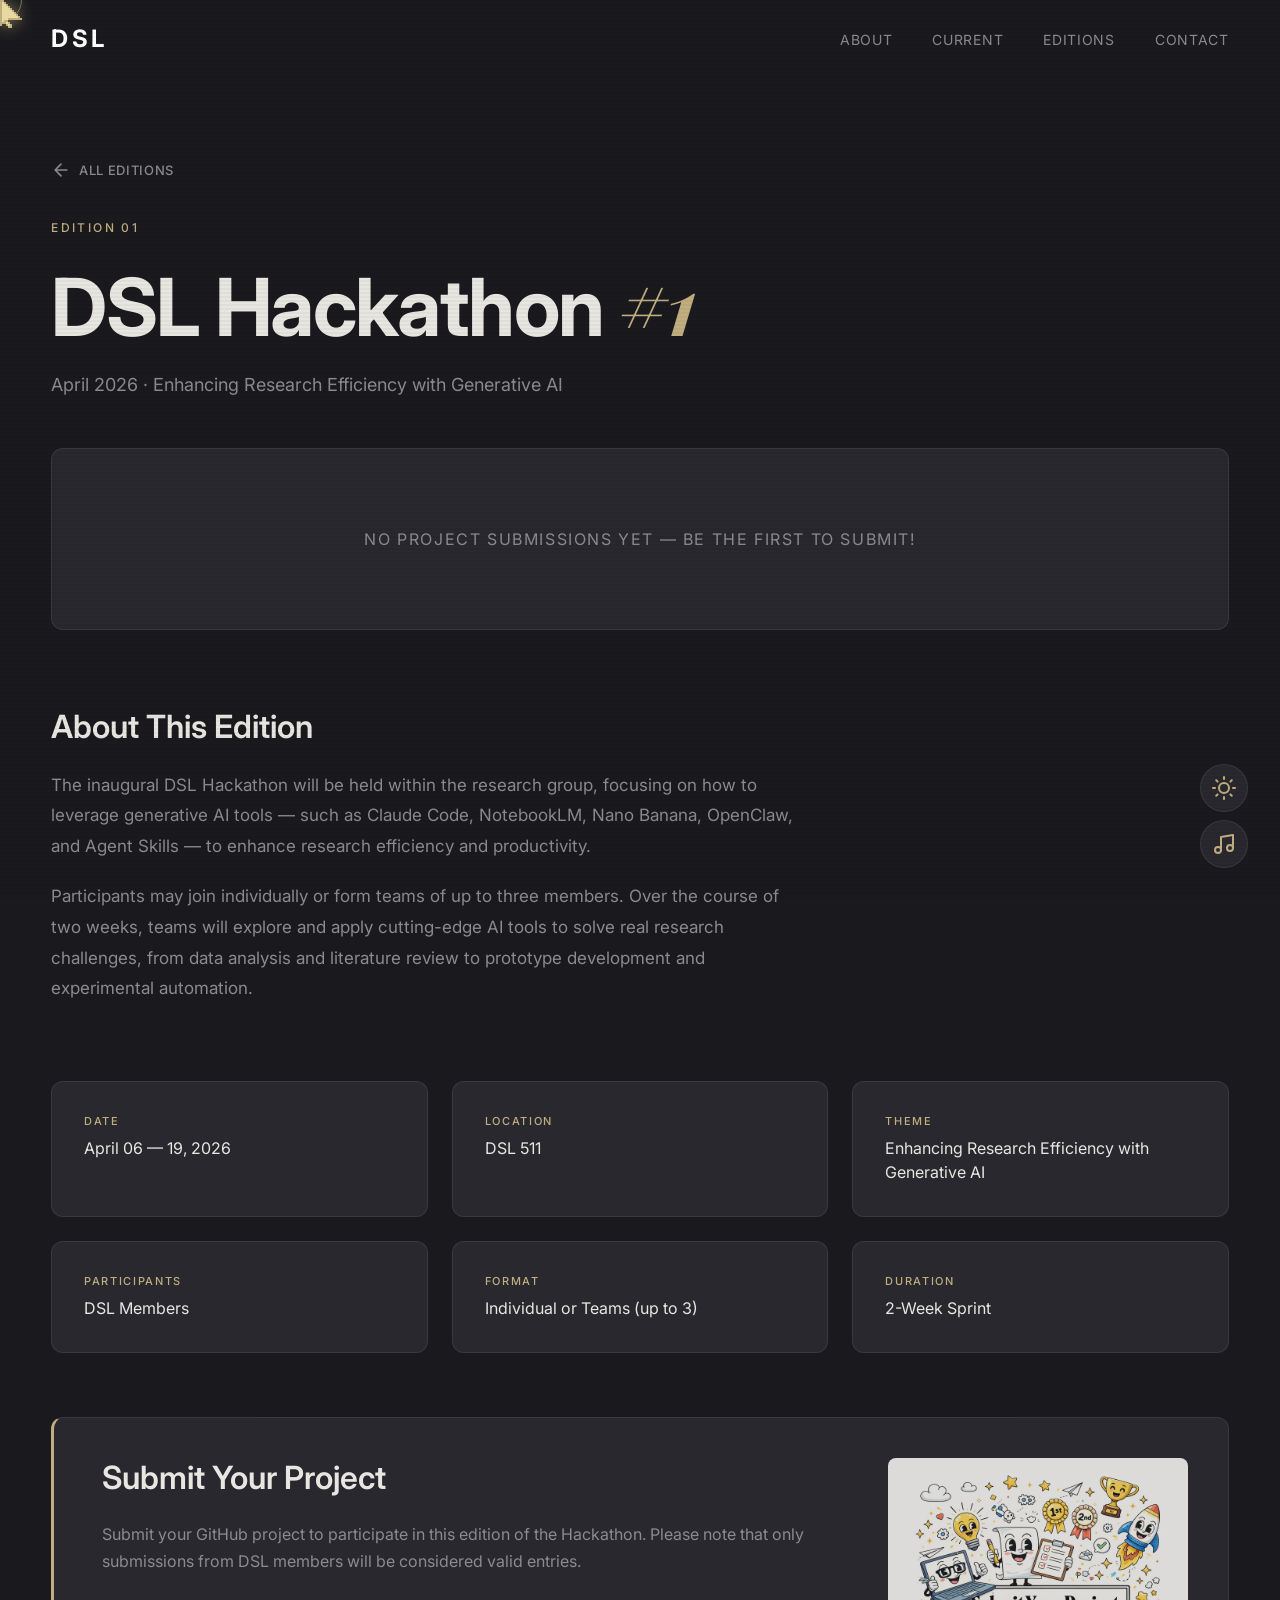
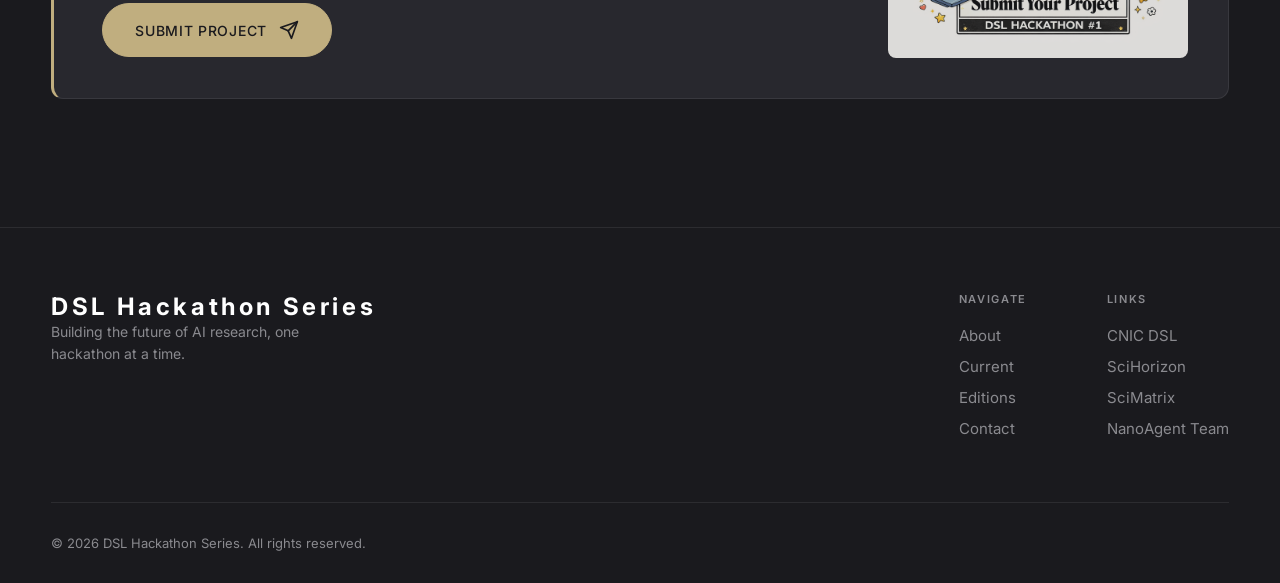
==== commit 6bc7610e: "update" ====
--- a/editions/1.html
+++ b/editions/1.html
@@ -151,11 +151,14 @@
       </div>
     </section>
 
-    <!-- Cover Image -->
+    <!-- Project Showcase -->
     <section class="edition-detail__cover">
       <div class="container">
-        <div class="edition-detail__image-placeholder reveal-up" style="--delay: 0.4s">
-          <span>Cover Image Coming Soon</span>
+        <div class="project-carousel reveal-up" style="--delay: 0.4s" id="projectCarousel">
+          <div class="project-carousel__track" id="carouselTrack"></div>
+          <div class="project-carousel__fallback" id="carouselFallback" style="display: none;">
+            <span>No project submissions yet — be the first to submit!</span>
+          </div>
         </div>
       </div>
     </section>
--- a/assets/css/style.css
+++ b/assets/css/style.css
@@ -1186,6 +1186,124 @@
   object-fit: cover;
 }
 
+/* ---------- Project Carousel ---------- */
+.project-carousel {
+  width: 100%;
+  overflow: hidden;
+  border-radius: 12px;
+  border: 1px solid var(--border);
+  background: var(--bg-card);
+  padding: 2rem 0;
+}
+
+.project-carousel__track {
+  display: flex;
+  gap: 1.5rem;
+  width: max-content;
+  padding: 0 1.5rem;
+  animation: carouselScroll 30s linear infinite;
+}
+
+.project-carousel__track:hover {
+  animation-play-state: paused;
+}
+
+@keyframes carouselScroll {
+  0% { transform: translateX(0); }
+  100% { transform: translateX(-50%); }
+}
+
+.project-carousel__fallback {
+  width: 100%;
+  padding: 3rem;
+  text-align: center;
+  font-size: 1rem;
+  letter-spacing: 0.1em;
+  text-transform: uppercase;
+  color: var(--text-muted);
+}
+
+.project-card {
+  flex-shrink: 0;
+  width: 280px;
+  padding: 1.5rem;
+  background: var(--bg-light);
+  border: 1px solid var(--border);
+  border-radius: 10px;
+  transition: border-color 0.3s ease, transform 0.3s var(--ease);
+  display: flex;
+  flex-direction: column;
+  gap: 0.75rem;
+  text-decoration: none;
+  color: inherit;
+  cursor: pointer;
+}
+
+.project-card:hover {
+  border-color: rgba(192, 174, 127, 0.3);
+  transform: translateY(-4px);
+}
+
+.project-card__header {
+  display: flex;
+  align-items: center;
+  gap: 0.75rem;
+}
+
+.project-card__avatar {
+  width: 36px;
+  height: 36px;
+  border-radius: 50%;
+  object-fit: cover;
+  border: 1px solid var(--border);
+  flex-shrink: 0;
+}
+
+.project-card__name {
+  font-size: 1rem;
+  font-weight: 600;
+  color: var(--text);
+  white-space: nowrap;
+  overflow: hidden;
+  text-overflow: ellipsis;
+}
+
+.project-card__lead {
+  font-size: 0.8125rem;
+  color: var(--text-muted);
+}
+
+.project-card__participants {
+  font-size: 0.75rem;
+  color: var(--text-muted);
+  font-style: italic;
+}
+
+.project-card__stats {
+  display: flex;
+  gap: 1rem;
+  margin-top: auto;
+  padding-top: 0.75rem;
+  border-top: 1px solid var(--border);
+}
+
+.project-card__stat {
+  display: flex;
+  align-items: center;
+  gap: 0.35rem;
+  font-size: 0.8125rem;
+  color: var(--text-muted);
+}
+
+.project-card__stat svg {
+  width: 14px;
+  height: 14px;
+}
+
+.project-card__stat--gold {
+  color: var(--gold);
+}
+
 .edition-detail__content {
   padding: 0 0 clamp(5rem, 10vw, 8rem);
 }
@@ -1314,6 +1432,10 @@
   .edition-detail__submit-visual {
     width: 100%;
     max-width: 280px;
+  }
+
+  .project-card {
+    width: 240px;
   }
 }
 
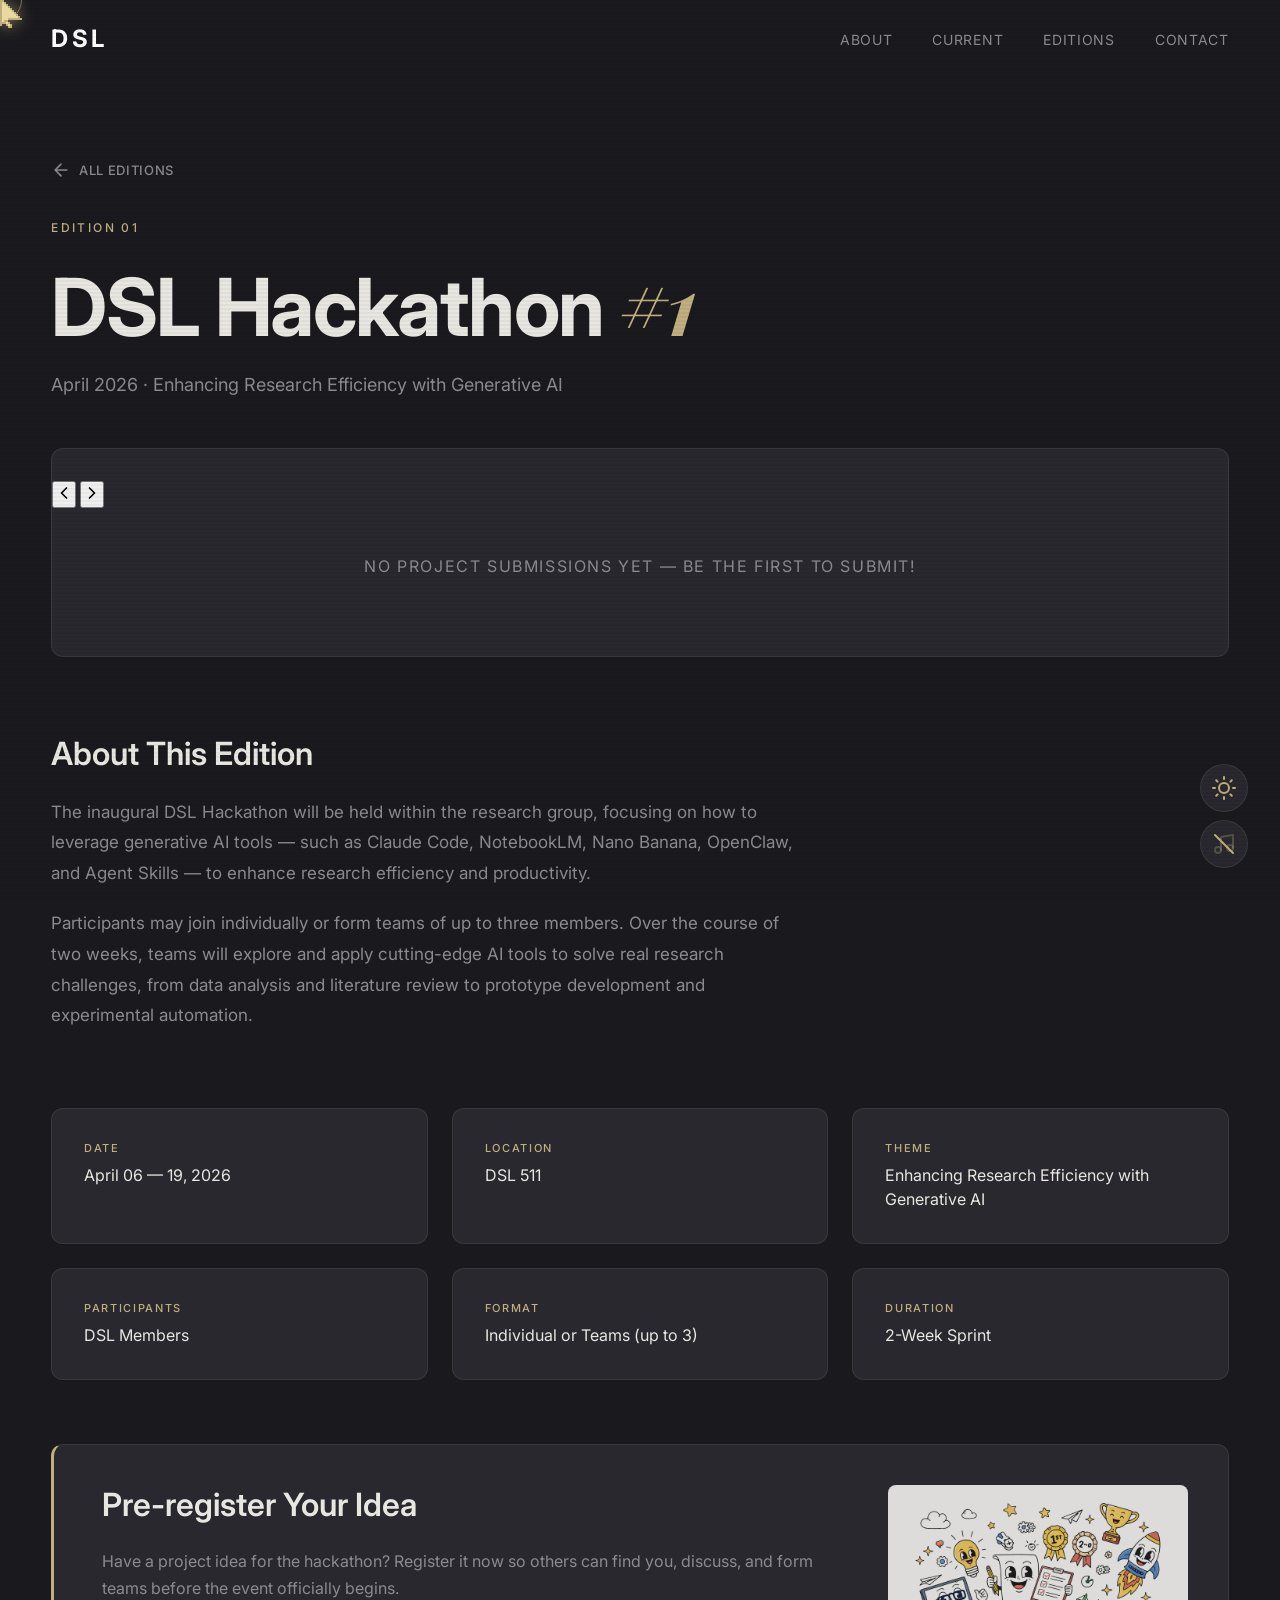
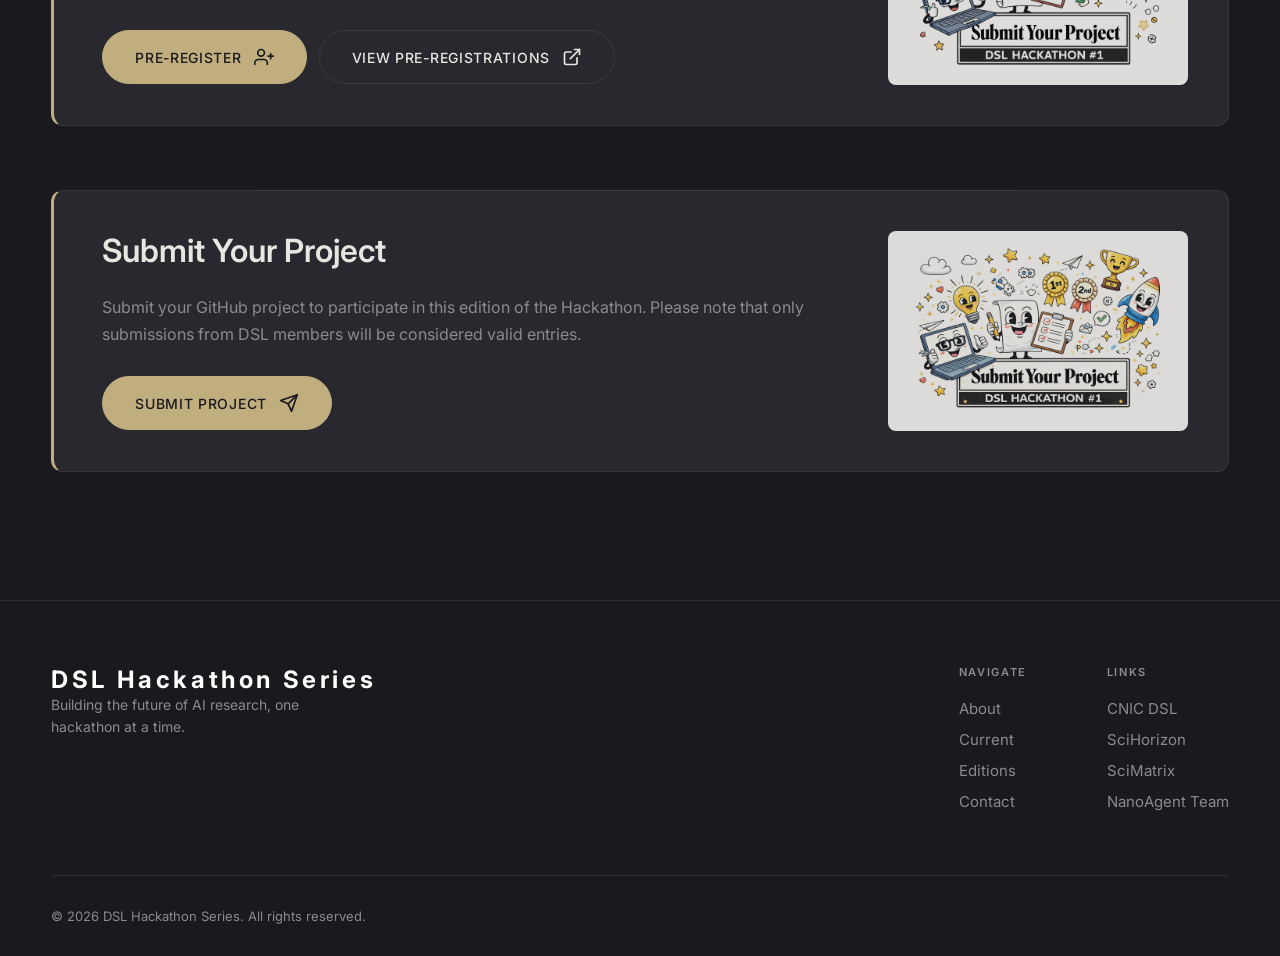
==== commit 1fc37af7: "Add pre-registration feature for team formation before hackathon - Add "Pre-register Your Idea" sect" ====
--- a/editions/1.html
+++ b/editions/1.html
@@ -4,6 +4,7 @@
   <meta charset="UTF-8">
   <meta name="viewport" content="width=device-width, initial-scale=1.0">
   <title>DSL Hackathon #1 — Generative AI for Research</title>
+  <link rel="icon" type="image/svg+xml" href="../favicon.svg">
   <link rel="stylesheet" href="../assets/css/style.css">
   <link rel="preconnect" href="https://fonts.googleapis.com">
   <link rel="preconnect" href="https://fonts.gstatic.com" crossorigin>
@@ -155,10 +156,28 @@
     <section class="edition-detail__cover">
       <div class="container">
         <div class="project-carousel reveal-up" style="--delay: 0.4s" id="projectCarousel">
+          <button class="carousel-arrow carousel-arrow--left" id="carouselPrev" aria-label="Previous">
+            <svg width="20" height="20" viewBox="0 0 24 24" fill="none">
+              <path d="M15 18l-6-6 6-6" stroke="currentColor" stroke-width="2" stroke-linecap="round" stroke-linejoin="round"/>
+            </svg>
+          </button>
           <div class="project-carousel__track" id="carouselTrack"></div>
+          <button class="carousel-arrow carousel-arrow--right" id="carouselNext" aria-label="Next">
+            <svg width="20" height="20" viewBox="0 0 24 24" fill="none">
+              <path d="M9 18l6-6-6-6" stroke="currentColor" stroke-width="2" stroke-linecap="round" stroke-linejoin="round"/>
+            </svg>
+          </button>
           <div class="project-carousel__fallback" id="carouselFallback" style="display: none;">
             <span>No project submissions yet — be the first to submit!</span>
           </div>
+        </div>
+        <div class="project-carousel__actions" id="carouselActions" style="display: none;">
+          <button class="btn" id="allProjectsBtn">
+            <span>All Projects</span>
+            <svg width="20" height="20" viewBox="0 0 24 24" fill="none">
+              <path d="M5 12H19M19 12L12 5M19 12L12 19" stroke="currentColor" stroke-width="2" stroke-linecap="round" stroke-linejoin="round"/>
+            </svg>
+          </button>
         </div>
       </div>
     </section>
@@ -201,6 +220,37 @@
           <div class="edition-detail__info-card">
             <span class="edition-detail__info-label">Duration</span>
             <span class="edition-detail__info-value">2-Week Sprint</span>
+          </div>
+        </div>
+
+        <!-- Pre-register Your Idea -->
+        <div class="edition-detail__submit reveal-up" style="--delay: 0.25s">
+          <div class="edition-detail__submit-content">
+            <h2 class="edition-detail__section-title">Pre-register Your Idea</h2>
+            <p class="edition-detail__submit-desc">
+              Have a project idea for the hackathon? Register it now so others can find you, discuss, and form teams before the event officially begins.
+            </p>
+            <div style="display: flex; gap: 0.75rem; flex-wrap: wrap;">
+              <button class="btn btn--primary" id="preRegBtn">
+                <span>Pre-register</span>
+                <svg width="20" height="20" viewBox="0 0 24 24" fill="none">
+                  <path d="M16 21v-2a4 4 0 0 0-4-4H5a4 4 0 0 0-4 4v2" stroke="currentColor" stroke-width="2" stroke-linecap="round" stroke-linejoin="round"/>
+                  <circle cx="8.5" cy="7" r="4" stroke="currentColor" stroke-width="2"/>
+                  <path d="M20 8v6M23 11h-6" stroke="currentColor" stroke-width="2" stroke-linecap="round" stroke-linejoin="round"/>
+                </svg>
+              </button>
+              <a class="btn btn--outline" id="viewPreRegsBtn" href="https://github.com/Dylan-Qin/group-hackathon-series/issues?q=is%3Aissue+label%3Apre-registration" target="_blank" rel="noopener">
+                <span>View Pre-registrations</span>
+                <svg width="20" height="20" viewBox="0 0 24 24" fill="none">
+                  <path d="M18 13v6a2 2 0 0 1-2 2H5a2 2 0 0 1-2-2V8a2 2 0 0 1 2-2h6" stroke="currentColor" stroke-width="2" stroke-linecap="round" stroke-linejoin="round"/>
+                  <path d="M15 3h6v6" stroke="currentColor" stroke-width="2" stroke-linecap="round" stroke-linejoin="round"/>
+                  <path d="M10 14L21 3" stroke="currentColor" stroke-width="2" stroke-linecap="round" stroke-linejoin="round"/>
+                </svg>
+              </a>
+            </div>
+          </div>
+          <div class="edition-detail__submit-visual">
+            <img src="../assets/img/edition1-img1.png" alt="Team Formation" class="edition-detail__submit-img">
           </div>
         </div>
 
@@ -227,6 +277,21 @@
     </section>
   </main>
 
+  <!-- All Projects Modal -->
+  <div class="modal-overlay" id="allProjectsModal">
+    <div class="modal modal--wide">
+      <div class="modal__header">
+        <h3 class="modal__title">All Projects</h3>
+        <button class="modal__close" id="allProjectsClose" aria-label="Close modal">
+          <svg width="24" height="24" viewBox="0 0 24 24" fill="none">
+            <path d="M18 6L6 18M6 6l12 12" stroke="currentColor" stroke-width="2" stroke-linecap="round" stroke-linejoin="round"/>
+          </svg>
+        </button>
+      </div>
+      <div class="modal__body" id="allProjectsList"></div>
+    </div>
+  </div>
+
   <!-- Submit Project Modal -->
   <div class="modal-overlay" id="submitModal">
     <div class="modal">
@@ -261,6 +326,43 @@
         </div>
         <div class="modal__footer">
           <button type="button" class="btn btn--outline" id="modalCancel">Cancel</button>
+          <button type="submit" class="btn btn--primary">Submit</button>
+        </div>
+      </form>
+    </div>
+  </div>
+
+  <!-- Pre-register Modal -->
+  <div class="modal-overlay" id="preRegModal">
+    <div class="modal">
+      <div class="modal__header">
+        <h3 class="modal__title">Pre-register Your Idea</h3>
+        <button class="modal__close" id="preRegClose" aria-label="Close modal">
+          <svg width="24" height="24" viewBox="0 0 24 24" fill="none">
+            <path d="M18 6L6 18M6 6l12 12" stroke="currentColor" stroke-width="2" stroke-linecap="round" stroke-linejoin="round"/>
+          </svg>
+        </button>
+      </div>
+      <form id="preRegForm" novalidate>
+        <div class="modal__body">
+          <div class="form-group">
+            <label class="form-label" for="preRegLead">Project Lead <span class="form-required">*</span></label>
+            <input class="form-input" type="text" id="preRegLead" placeholder="Your name" required>
+            <span class="form-error" id="preRegLeadError">Project lead is required</span>
+          </div>
+          <div class="form-group">
+            <label class="form-label" for="preRegName">Project Name <span class="form-required">*</span></label>
+            <input class="form-input" type="text" id="preRegName" placeholder="Your project name" required>
+            <span class="form-error" id="preRegNameError">Project name is required</span>
+          </div>
+          <div class="form-group">
+            <label class="form-label" for="preRegPurpose">Purpose / Goal <span class="form-required">*</span></label>
+            <textarea class="form-input form-textarea" id="preRegPurpose" rows="4" placeholder="What do you want to build and why?" required></textarea>
+            <span class="form-error" id="preRegPurposeError">Purpose is required</span>
+          </div>
+        </div>
+        <div class="modal__footer">
+          <button type="button" class="btn btn--outline" id="preRegCancel">Cancel</button>
           <button type="submit" class="btn btn--primary">Submit</button>
         </div>
       </form>
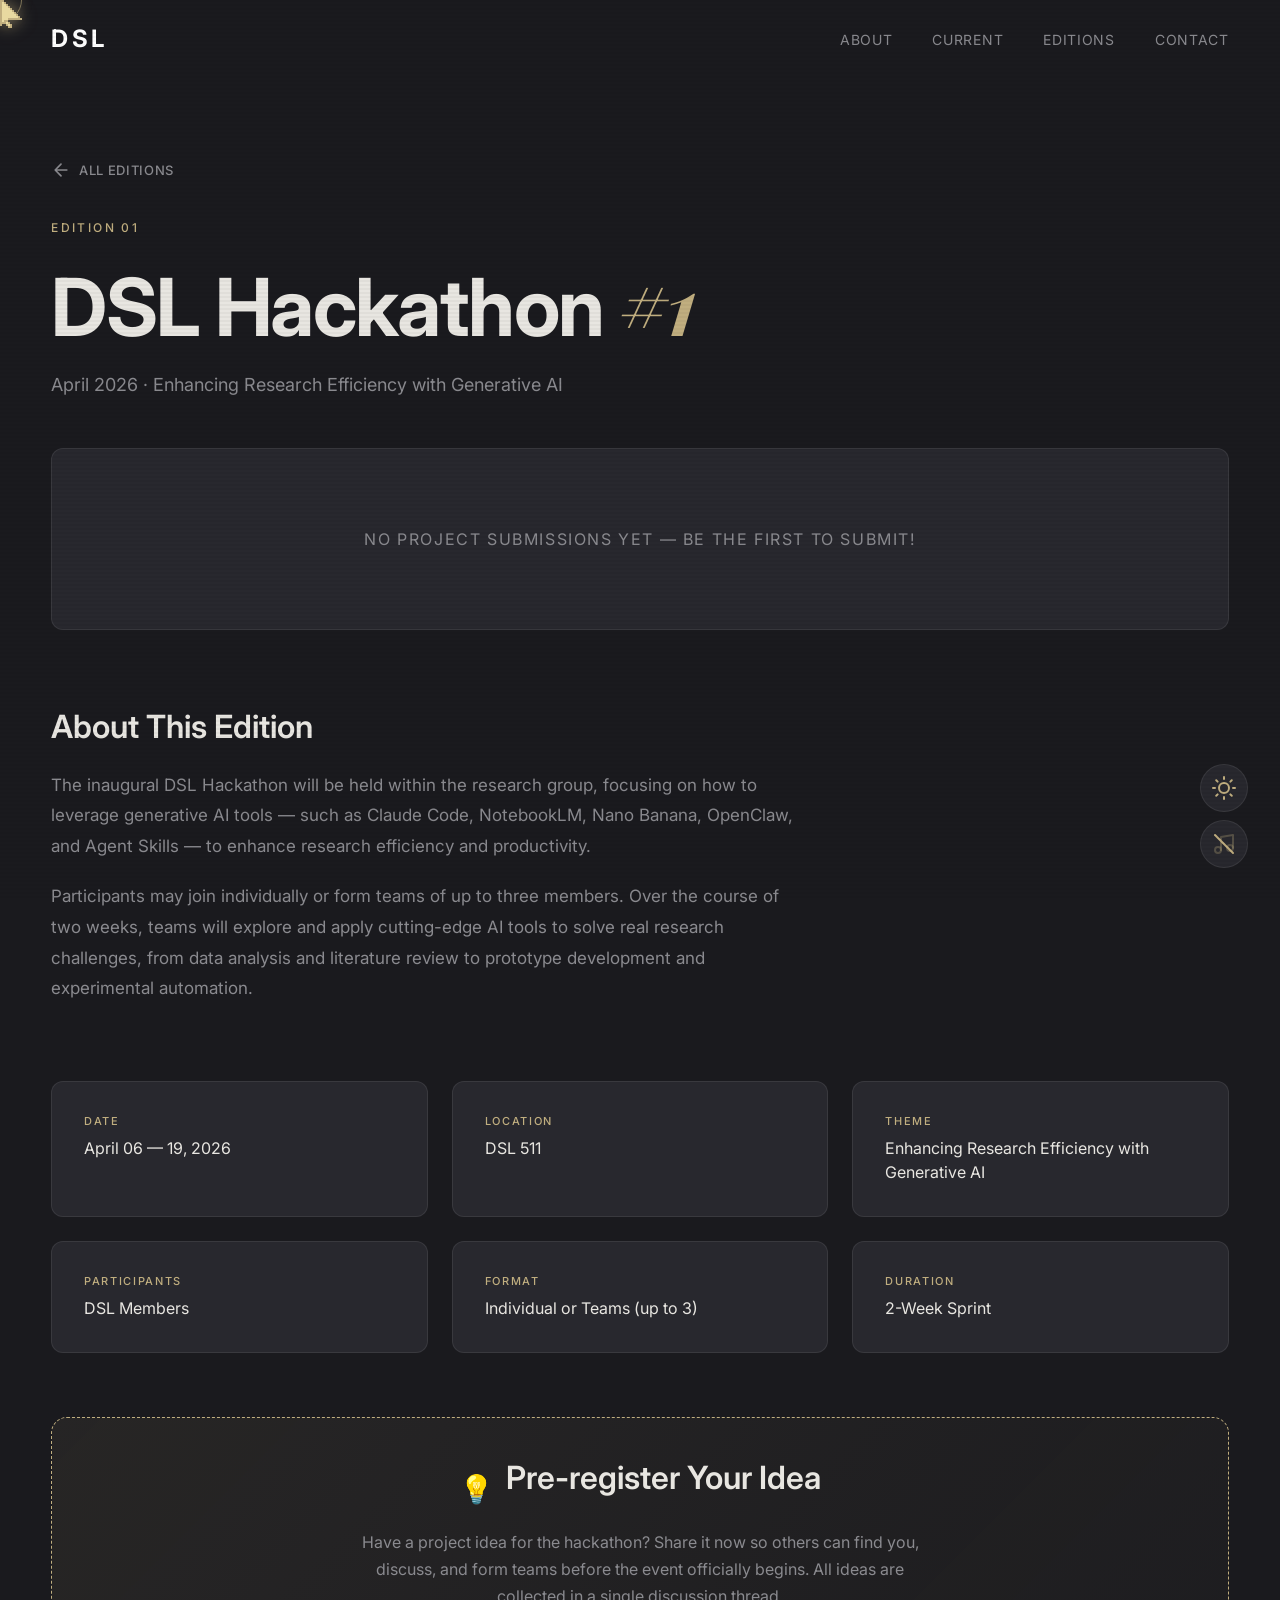
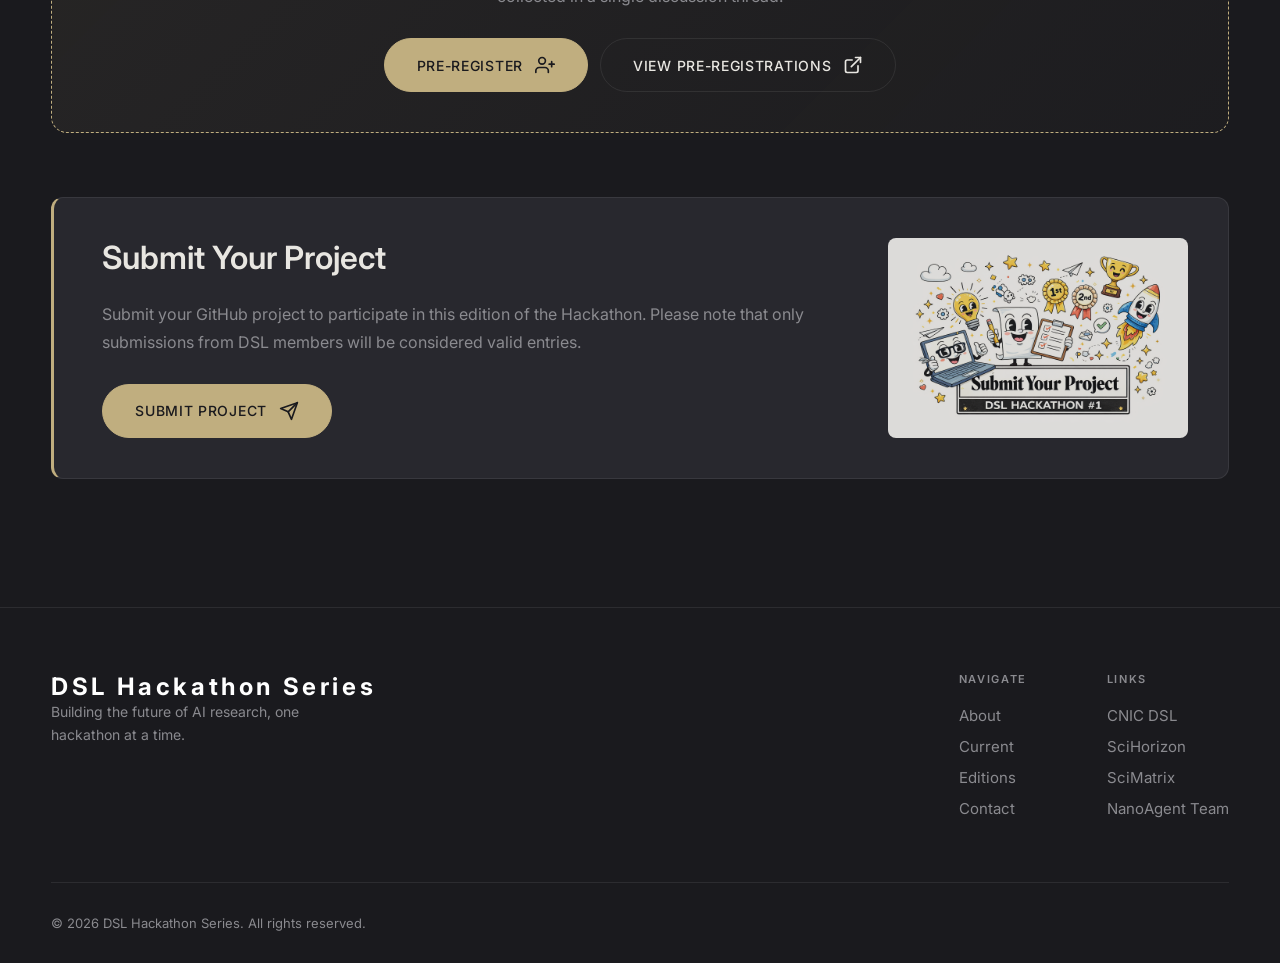
==== commit a6c593eb: "Restyle pre-register section and switch to single-issue comment model - Remove image, use centered l" ====
--- a/editions/1.html
+++ b/editions/1.html
@@ -224,33 +224,31 @@
         </div>
 
         <!-- Pre-register Your Idea -->
-        <div class="edition-detail__submit reveal-up" style="--delay: 0.25s">
-          <div class="edition-detail__submit-content">
+        <div class="edition-detail__prereg reveal-up" style="--delay: 0.25s">
+          <div class="edition-detail__prereg-header">
+            <span class="edition-detail__prereg-icon">💡</span>
             <h2 class="edition-detail__section-title">Pre-register Your Idea</h2>
-            <p class="edition-detail__submit-desc">
-              Have a project idea for the hackathon? Register it now so others can find you, discuss, and form teams before the event officially begins.
-            </p>
-            <div style="display: flex; gap: 0.75rem; flex-wrap: wrap;">
-              <button class="btn btn--primary" id="preRegBtn">
-                <span>Pre-register</span>
-                <svg width="20" height="20" viewBox="0 0 24 24" fill="none">
-                  <path d="M16 21v-2a4 4 0 0 0-4-4H5a4 4 0 0 0-4 4v2" stroke="currentColor" stroke-width="2" stroke-linecap="round" stroke-linejoin="round"/>
-                  <circle cx="8.5" cy="7" r="4" stroke="currentColor" stroke-width="2"/>
-                  <path d="M20 8v6M23 11h-6" stroke="currentColor" stroke-width="2" stroke-linecap="round" stroke-linejoin="round"/>
-                </svg>
-              </button>
-              <a class="btn btn--outline" id="viewPreRegsBtn" href="https://github.com/Dylan-Qin/group-hackathon-series/issues?q=is%3Aissue+label%3Apre-registration" target="_blank" rel="noopener">
-                <span>View Pre-registrations</span>
-                <svg width="20" height="20" viewBox="0 0 24 24" fill="none">
-                  <path d="M18 13v6a2 2 0 0 1-2 2H5a2 2 0 0 1-2-2V8a2 2 0 0 1 2-2h6" stroke="currentColor" stroke-width="2" stroke-linecap="round" stroke-linejoin="round"/>
-                  <path d="M15 3h6v6" stroke="currentColor" stroke-width="2" stroke-linecap="round" stroke-linejoin="round"/>
-                  <path d="M10 14L21 3" stroke="currentColor" stroke-width="2" stroke-linecap="round" stroke-linejoin="round"/>
-                </svg>
-              </a>
-            </div>
-          </div>
-          <div class="edition-detail__submit-visual">
-            <img src="../assets/img/edition1-img1.png" alt="Team Formation" class="edition-detail__submit-img">
+          </div>
+          <p class="edition-detail__prereg-desc">
+            Have a project idea for the hackathon? Share it now so others can find you, discuss, and form teams before the event officially begins. All ideas are collected in a single discussion thread.
+          </p>
+          <div class="edition-detail__prereg-actions">
+            <button class="btn btn--primary" id="preRegBtn">
+              <span>Pre-register</span>
+              <svg width="20" height="20" viewBox="0 0 24 24" fill="none">
+                <path d="M16 21v-2a4 4 0 0 0-4-4H5a4 4 0 0 0-4 4v2" stroke="currentColor" stroke-width="2" stroke-linecap="round" stroke-linejoin="round"/>
+                <circle cx="8.5" cy="7" r="4" stroke="currentColor" stroke-width="2"/>
+                <path d="M20 8v6M23 11h-6" stroke="currentColor" stroke-width="2" stroke-linecap="round" stroke-linejoin="round"/>
+              </svg>
+            </button>
+            <a class="btn btn--outline" id="viewPreRegsBtn" href="https://github.com/Dylan-Qin/group-hackathon-series/issues/3" target="_blank" rel="noopener">
+              <span>View Pre-registrations</span>
+              <svg width="20" height="20" viewBox="0 0 24 24" fill="none">
+                <path d="M18 13v6a2 2 0 0 1-2 2H5a2 2 0 0 1-2-2V8a2 2 0 0 1 2-2h6" stroke="currentColor" stroke-width="2" stroke-linecap="round" stroke-linejoin="round"/>
+                <path d="M15 3h6v6" stroke="currentColor" stroke-width="2" stroke-linecap="round" stroke-linejoin="round"/>
+                <path d="M10 14L21 3" stroke="currentColor" stroke-width="2" stroke-linecap="round" stroke-linejoin="round"/>
+              </svg>
+            </a>
           </div>
         </div>
 
--- a/assets/css/style.css
+++ b/assets/css/style.css
@@ -1201,11 +1201,8 @@
   gap: 1.5rem;
   width: max-content;
   padding: 0 1.5rem;
-  animation: carouselScroll 30s linear infinite;
-}
-
-.project-carousel__track:hover {
-  animation-play-state: paused;
+  animation: carouselScroll linear infinite;
+  will-change: transform;
 }
 
 @keyframes carouselScroll {
@@ -1304,6 +1301,172 @@
   color: var(--gold);
 }
 
+/* ---------- Carousel Arrow Buttons ---------- */
+
+.carousel-arrow {
+  position: absolute;
+  top: 50%;
+  transform: translateY(-50%);
+  z-index: 2;
+  width: 40px;
+  height: 40px;
+  border-radius: 50%;
+  border: 1px solid var(--border);
+  background: var(--bg-card);
+  color: var(--text-muted);
+  display: flex;
+  align-items: center;
+  justify-content: center;
+  cursor: pointer;
+  transition: all 0.25s ease;
+  opacity: 0;
+  pointer-events: none;
+}
+
+.project-carousel:hover .carousel-arrow {
+  opacity: 1;
+  pointer-events: auto;
+}
+
+.carousel-arrow:hover {
+  border-color: var(--gold);
+  color: var(--gold);
+  background: var(--bg-light);
+}
+
+.carousel-arrow--left {
+  left: 0.75rem;
+}
+
+.carousel-arrow--right {
+  right: 0.75rem;
+}
+
+.project-carousel {
+  position: relative;
+}
+
+@media (max-width: 768px) {
+  .carousel-arrow {
+    width: 32px;
+    height: 32px;
+  }
+  .carousel-arrow--left { left: 0.25rem; }
+  .carousel-arrow--right { right: 0.25rem; }
+}
+
+/* ---------- All Projects Button ---------- */
+
+.project-carousel__actions {
+  display: flex;
+  justify-content: center;
+  margin-top: 1.5rem;
+}
+
+/* ---------- Wide Modal Variant ---------- */
+
+.modal--wide {
+  max-width: 720px;
+}
+
+/* ---------- Project List Card (inside modal) ---------- */
+
+.project-list-card {
+  display: block;
+  padding: 1.25rem 1.5rem;
+  border: 1px solid var(--border);
+  border-radius: 10px;
+  margin-bottom: 1rem;
+  text-decoration: none;
+  color: var(--text);
+  transition: border-color 0.2s ease, transform 0.2s ease;
+}
+
+.project-list-card:last-child {
+  margin-bottom: 0;
+}
+
+.project-list-card:hover {
+  border-color: var(--gold);
+  transform: translateY(-2px);
+}
+
+.project-list-card__header {
+  display: flex;
+  align-items: center;
+  gap: 0.75rem;
+  margin-bottom: 0.75rem;
+}
+
+.project-list-card__avatar {
+  width: 40px;
+  height: 40px;
+  border-radius: 50%;
+  object-fit: cover;
+  flex-shrink: 0;
+}
+
+.project-list-card__name {
+  font-weight: 600;
+  font-size: 1.05rem;
+  color: var(--text);
+}
+
+.project-list-card__lead {
+  font-size: 0.8rem;
+  color: var(--text-muted);
+}
+
+.project-list-card__desc {
+  font-size: 0.9rem;
+  color: var(--text-muted);
+  line-height: 1.5;
+  margin-bottom: 0.75rem;
+}
+
+.project-list-card__participants {
+  font-size: 0.8rem;
+  color: var(--text-muted);
+  margin-bottom: 0.75rem;
+}
+
+.project-list-card__participants strong {
+  color: var(--text);
+  font-weight: 500;
+}
+
+.project-list-card__footer {
+  display: flex;
+  align-items: center;
+  gap: 1.25rem;
+}
+
+.project-list-card__stat {
+  display: inline-flex;
+  align-items: center;
+  gap: 0.3rem;
+  font-size: 0.8rem;
+  color: var(--text-muted);
+}
+
+.project-list-card__stat svg {
+  width: 14px;
+  height: 14px;
+}
+
+.project-list-card__stat--gold {
+  color: var(--gold);
+}
+
+@media (max-width: 580px) {
+  .modal--wide {
+    max-width: 100%;
+  }
+  .project-list-card {
+    padding: 1rem;
+  }
+}
+
 .edition-detail__content {
   padding: 0 0 clamp(5rem, 10vw, 8rem);
 }
@@ -1374,6 +1537,54 @@
 @media (max-width: 480px) {
   .edition-detail__info-grid {
     grid-template-columns: 1fr;
+  }
+}
+
+/* ── Pre-register Section ── */
+.edition-detail__prereg {
+  margin-top: 4rem;
+  padding: 2.5rem 3rem;
+  background: linear-gradient(135deg, rgba(192, 174, 127, 0.08) 0%, rgba(192, 174, 127, 0.02) 100%);
+  border: 1px dashed var(--gold);
+  border-radius: 16px;
+  text-align: center;
+}
+
+.edition-detail__prereg-header {
+  display: flex;
+  align-items: center;
+  justify-content: center;
+  gap: 0.75rem;
+  margin-bottom: 0.5rem;
+}
+
+.edition-detail__prereg-icon {
+  font-size: 1.75rem;
+}
+
+.edition-detail__prereg-header .edition-detail__section-title {
+  text-align: center;
+}
+
+.edition-detail__prereg-desc {
+  color: var(--text-muted);
+  margin-bottom: 1.75rem;
+  line-height: 1.7;
+  max-width: 600px;
+  margin-left: auto;
+  margin-right: auto;
+}
+
+.edition-detail__prereg-actions {
+  display: flex;
+  gap: 0.75rem;
+  justify-content: center;
+  flex-wrap: wrap;
+}
+
+@media (max-width: 768px) {
+  .edition-detail__prereg {
+    padding: 2rem 1.5rem;
   }
 }
 
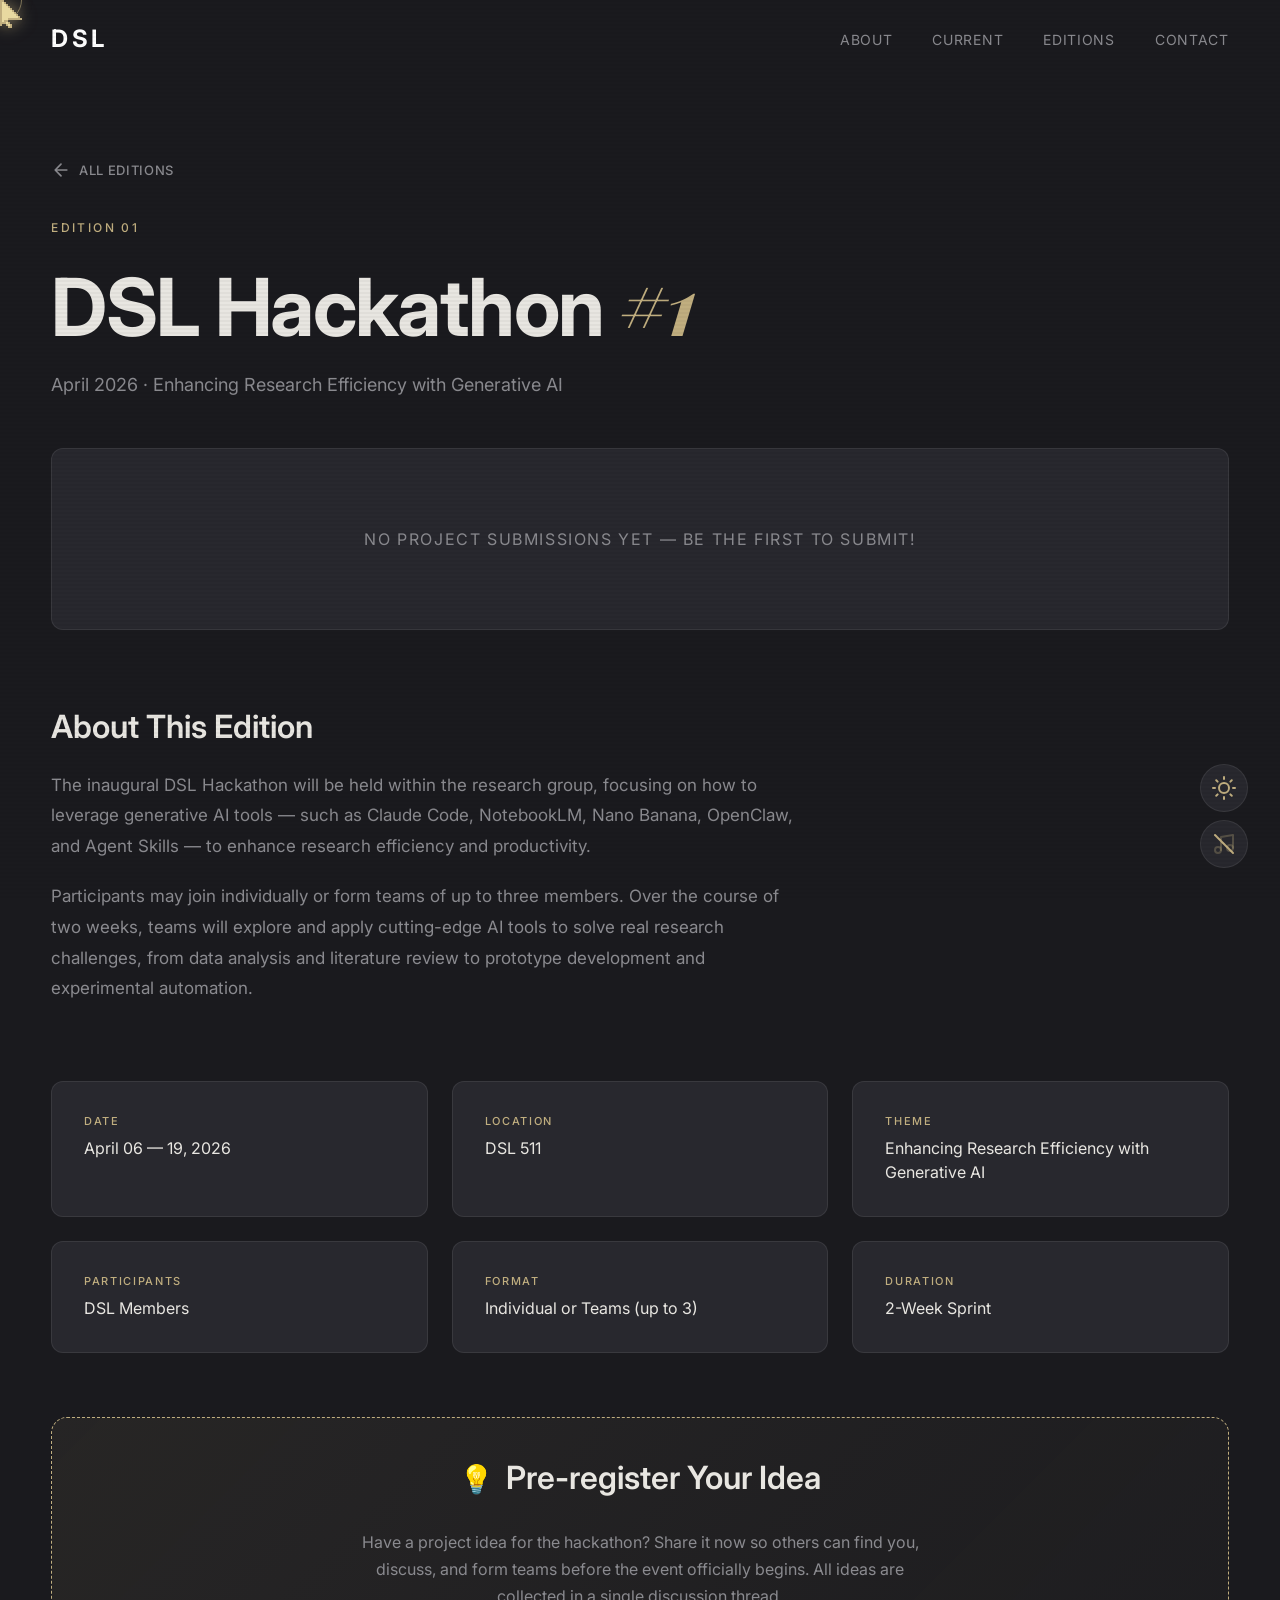
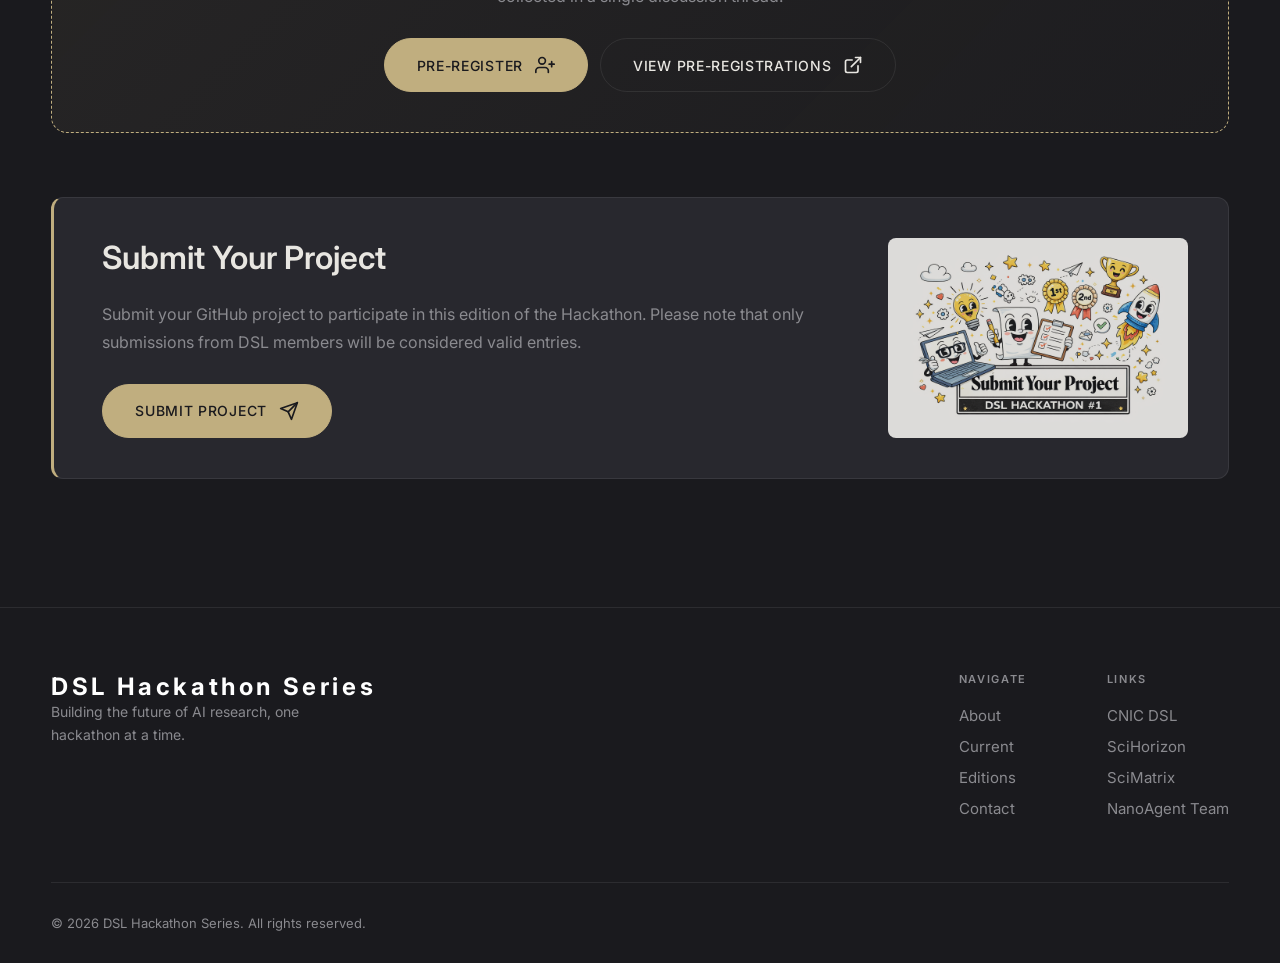
==== commit fb9bef85: "Merge pull request #7 from Dylan-Qin/codex/edition-1-a11y-fixes Add accessibility metadata to editio" ====
--- a/editions/1.html
+++ b/editions/1.html
@@ -114,7 +114,7 @@
         <li><a href="../index.html#editions" class="nav__link">Editions</a></li>
         <li><a href="../index.html#contact" class="nav__link">Contact</a></li>
       </ul>
-      <button class="nav__menu-btn" id="menuBtn">
+      <button class="nav__menu-btn" id="menuBtn" aria-label="Toggle menu">
         <span></span>
         <span></span>
       </button>
@@ -226,7 +226,7 @@
         <!-- Pre-register Your Idea -->
         <div class="edition-detail__prereg reveal-up" style="--delay: 0.25s">
           <div class="edition-detail__prereg-header">
-            <span class="edition-detail__prereg-icon">💡</span>
+            <span class="edition-detail__prereg-icon" aria-hidden="true">💡</span>
             <h2 class="edition-detail__section-title">Pre-register Your Idea</h2>
           </div>
           <p class="edition-detail__prereg-desc">
@@ -277,9 +277,9 @@
 
   <!-- All Projects Modal -->
   <div class="modal-overlay" id="allProjectsModal">
-    <div class="modal modal--wide">
+    <div class="modal modal--wide" role="dialog" aria-modal="true" aria-labelledby="allProjectsTitle">
       <div class="modal__header">
-        <h3 class="modal__title">All Projects</h3>
+        <h3 class="modal__title" id="allProjectsTitle">All Projects</h3>
         <button class="modal__close" id="allProjectsClose" aria-label="Close modal">
           <svg width="24" height="24" viewBox="0 0 24 24" fill="none">
             <path d="M18 6L6 18M6 6l12 12" stroke="currentColor" stroke-width="2" stroke-linecap="round" stroke-linejoin="round"/>
@@ -292,9 +292,9 @@
 
   <!-- Submit Project Modal -->
   <div class="modal-overlay" id="submitModal">
-    <div class="modal">
+    <div class="modal" role="dialog" aria-modal="true" aria-labelledby="submitModalTitle">
       <div class="modal__header">
-        <h3 class="modal__title">Submit Project</h3>
+        <h3 class="modal__title" id="submitModalTitle">Submit Project</h3>
         <button class="modal__close" id="modalClose" aria-label="Close modal">
           <svg width="24" height="24" viewBox="0 0 24 24" fill="none">
             <path d="M18 6L6 18M6 6l12 12" stroke="currentColor" stroke-width="2" stroke-linecap="round" stroke-linejoin="round"/>
@@ -332,9 +332,9 @@
 
   <!-- Pre-register Modal -->
   <div class="modal-overlay" id="preRegModal">
-    <div class="modal">
+    <div class="modal" role="dialog" aria-modal="true" aria-labelledby="preRegModalTitle">
       <div class="modal__header">
-        <h3 class="modal__title">Pre-register Your Idea</h3>
+        <h3 class="modal__title" id="preRegModalTitle">Pre-register Your Idea</h3>
         <button class="modal__close" id="preRegClose" aria-label="Close modal">
           <svg width="24" height="24" viewBox="0 0 24 24" fill="none">
             <path d="M18 6L6 18M6 6l12 12" stroke="currentColor" stroke-width="2" stroke-linecap="round" stroke-linejoin="round"/>
--- a/assets/css/style.css
+++ b/assets/css/style.css
@@ -1560,6 +1560,8 @@
 
 .edition-detail__prereg-icon {
   font-size: 1.75rem;
+  line-height: 0;
+  transform: translateY(-10px);
 }
 
 .edition-detail__prereg-header .edition-detail__section-title {
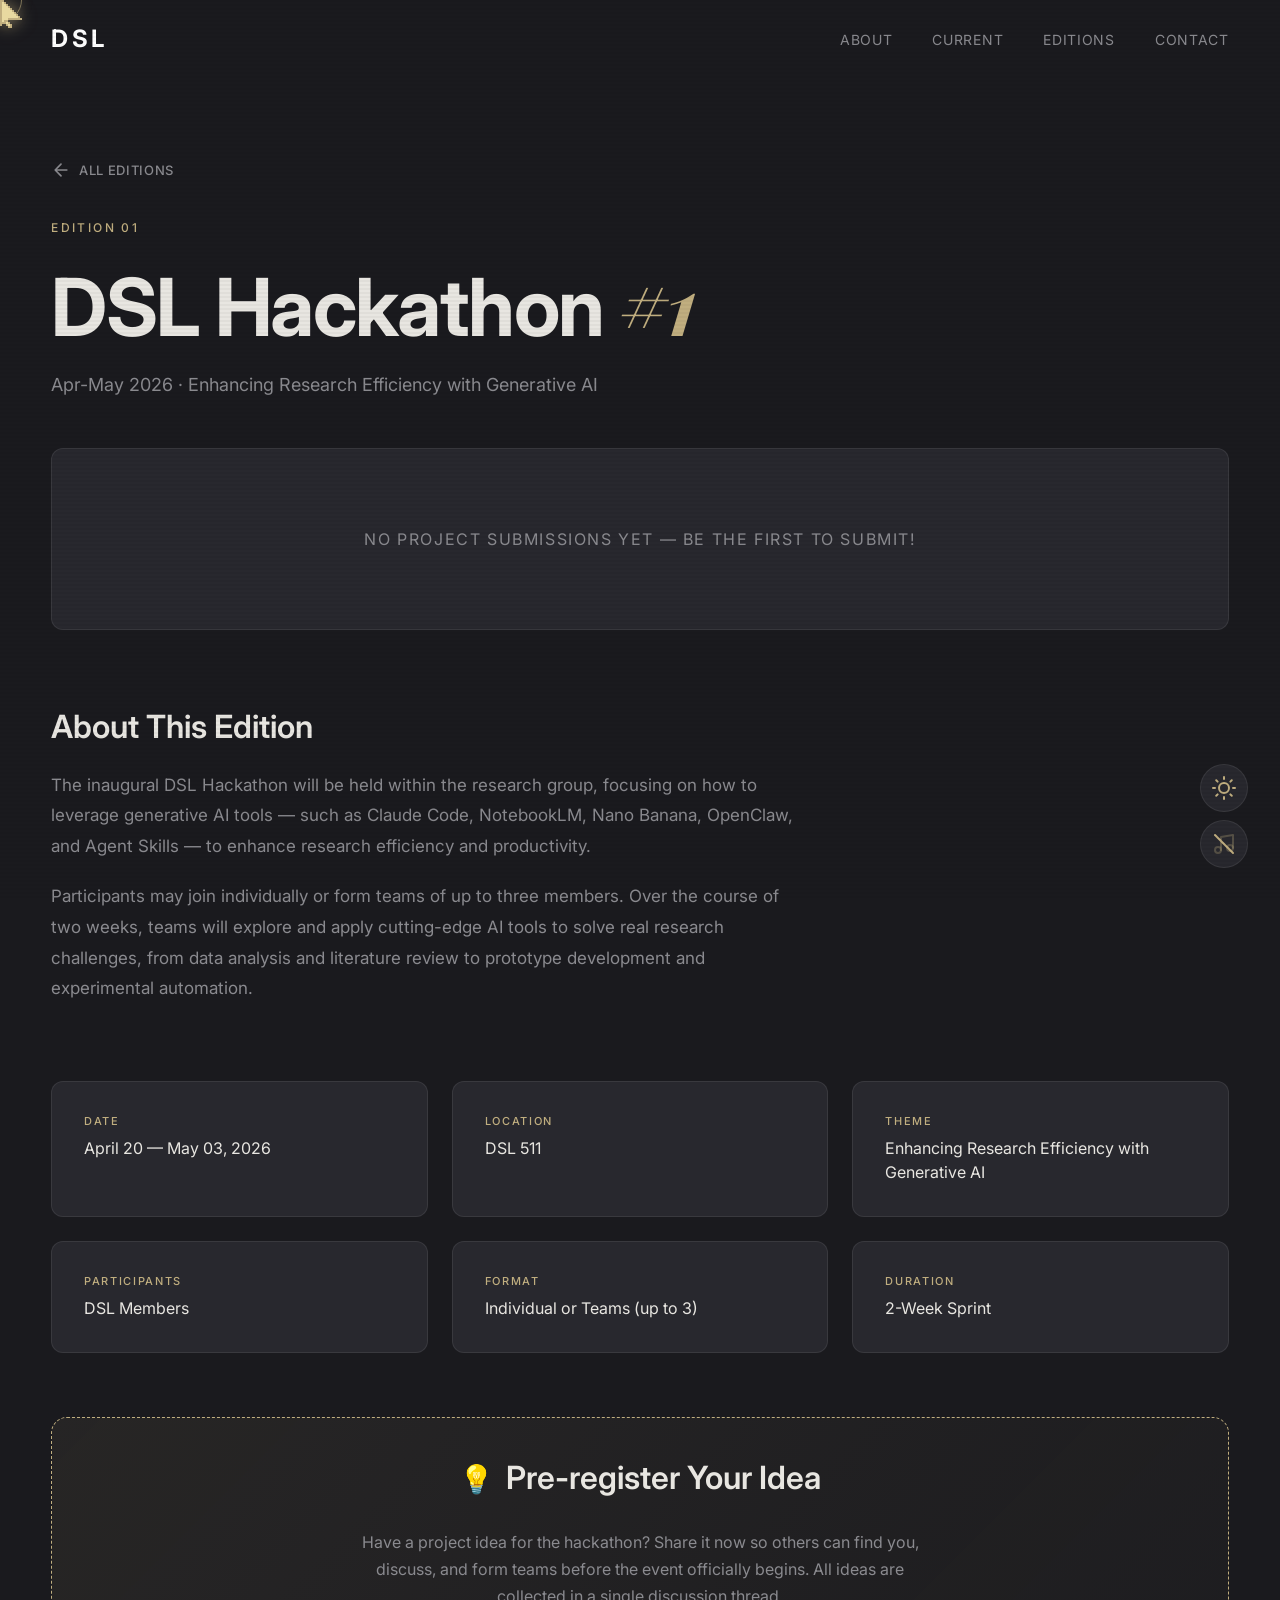
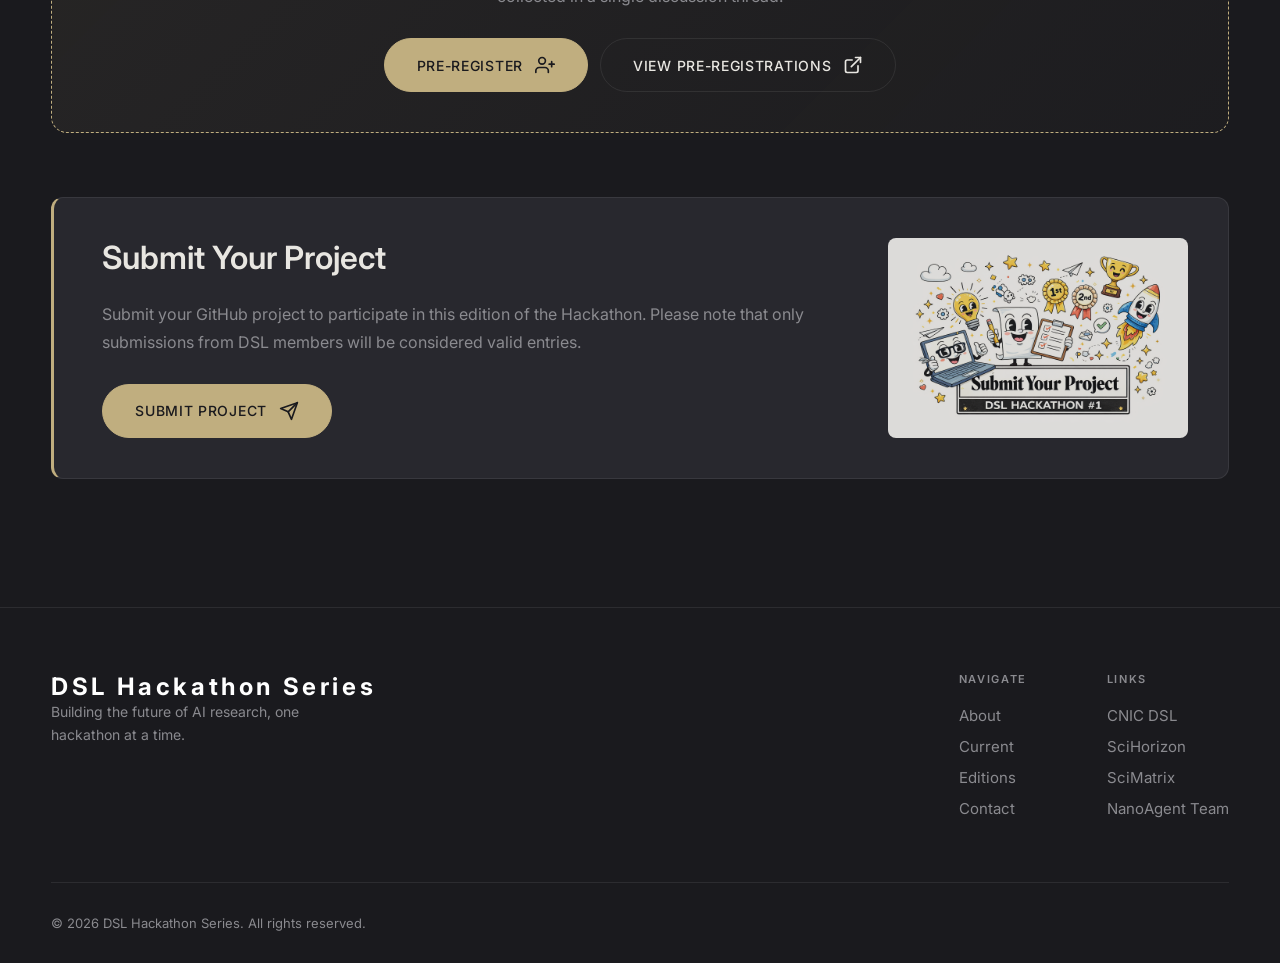
==== commit 3798dae4: "chore: 黑客松#1顺延两周并统一时间门禁 - README.md：将当前届次标题与日期改为 Apr-May 2026，确保仓库文档与延期后的安排一致。 - index.html：更新首页 Cur" ====
--- a/editions/1.html
+++ b/editions/1.html
@@ -147,7 +147,7 @@
           DSL Hackathon <span class="text-gold">#1</span>
         </h1>
         <p class="edition-detail__subtitle reveal-up" style="--delay: 0.3s">
-          April 2026 · Enhancing Research Efficiency with Generative AI
+          Apr-May 2026 · Enhancing Research Efficiency with Generative AI
         </p>
       </div>
     </section>
@@ -199,7 +199,7 @@
         <div class="edition-detail__info-grid reveal-up" style="--delay: 0.2s">
           <div class="edition-detail__info-card">
             <span class="edition-detail__info-label">Date</span>
-            <span class="edition-detail__info-value">April 06 — 19, 2026</span>
+            <span class="edition-detail__info-value">April 20 — May 03, 2026</span>
           </div>
           <div class="edition-detail__info-card">
             <span class="edition-detail__info-label">Location</span>
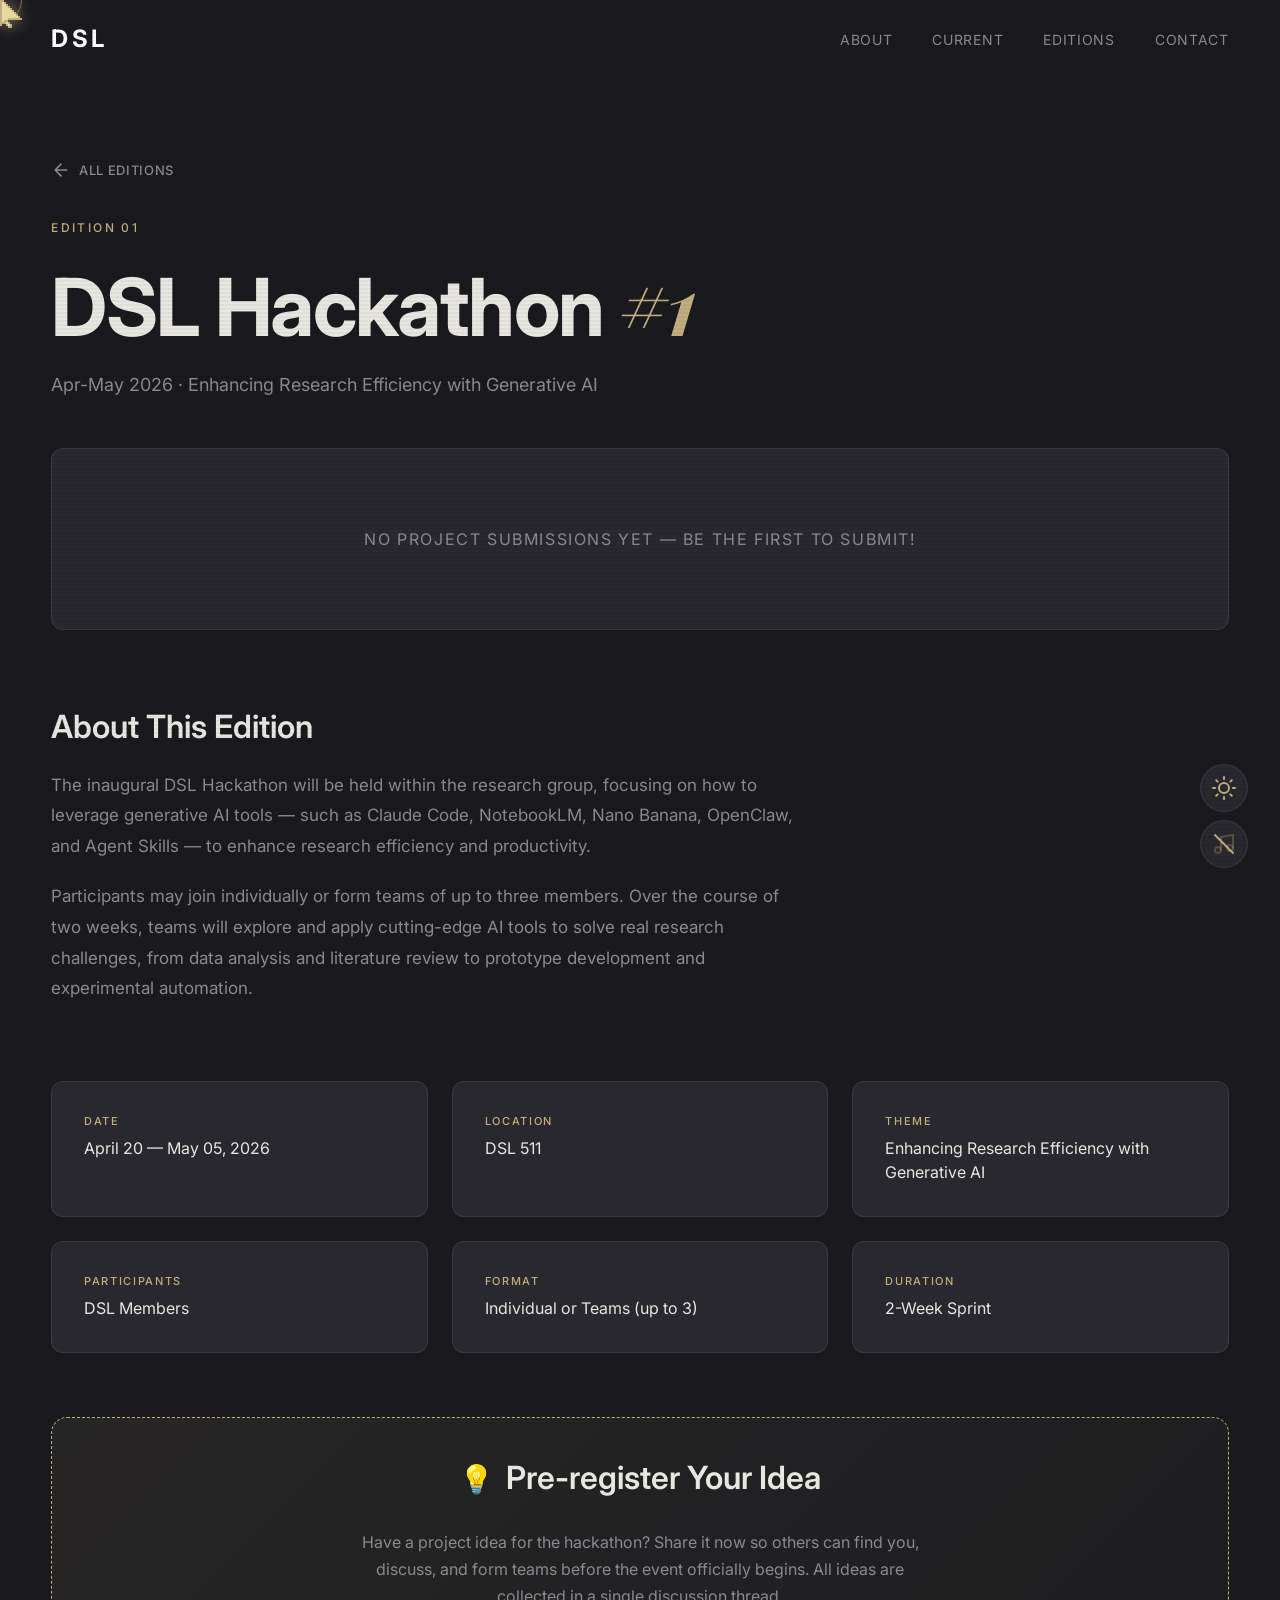
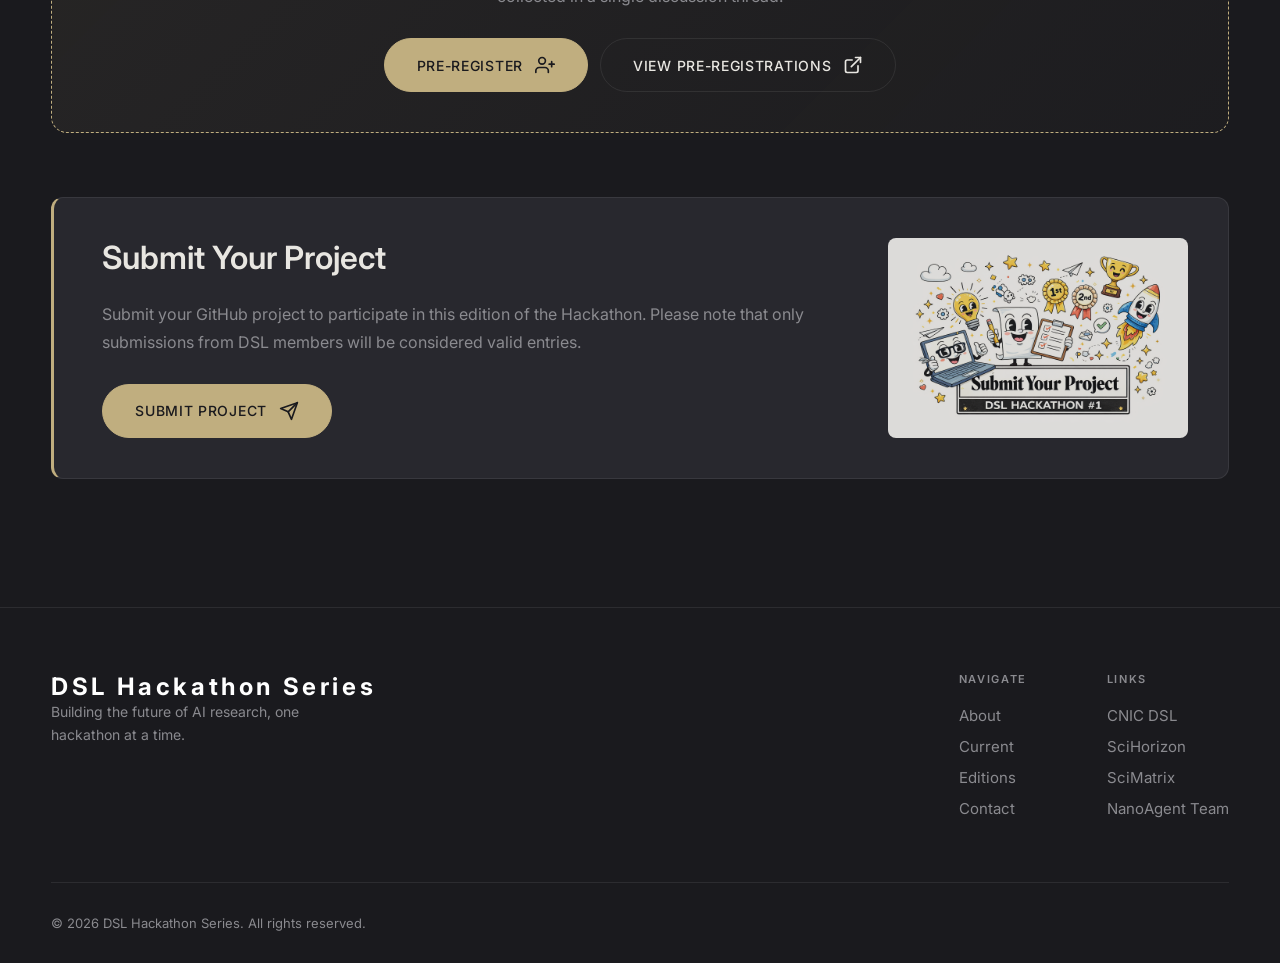
==== commit 842b85a7: "chore: 黑客松#1顺延至 May 05 并统一时间门禁 - README.md：标题与日期改为 Apr-May 2026 / April 20 — May 05 - index.html：Cur" ====
--- a/editions/1.html
+++ b/editions/1.html
@@ -199,7 +199,7 @@
         <div class="edition-detail__info-grid reveal-up" style="--delay: 0.2s">
           <div class="edition-detail__info-card">
             <span class="edition-detail__info-label">Date</span>
-            <span class="edition-detail__info-value">April 20 — May 03, 2026</span>
+            <span class="edition-detail__info-value">April 20 — May 05, 2026</span>
           </div>
           <div class="edition-detail__info-card">
             <span class="edition-detail__info-label">Location</span>
